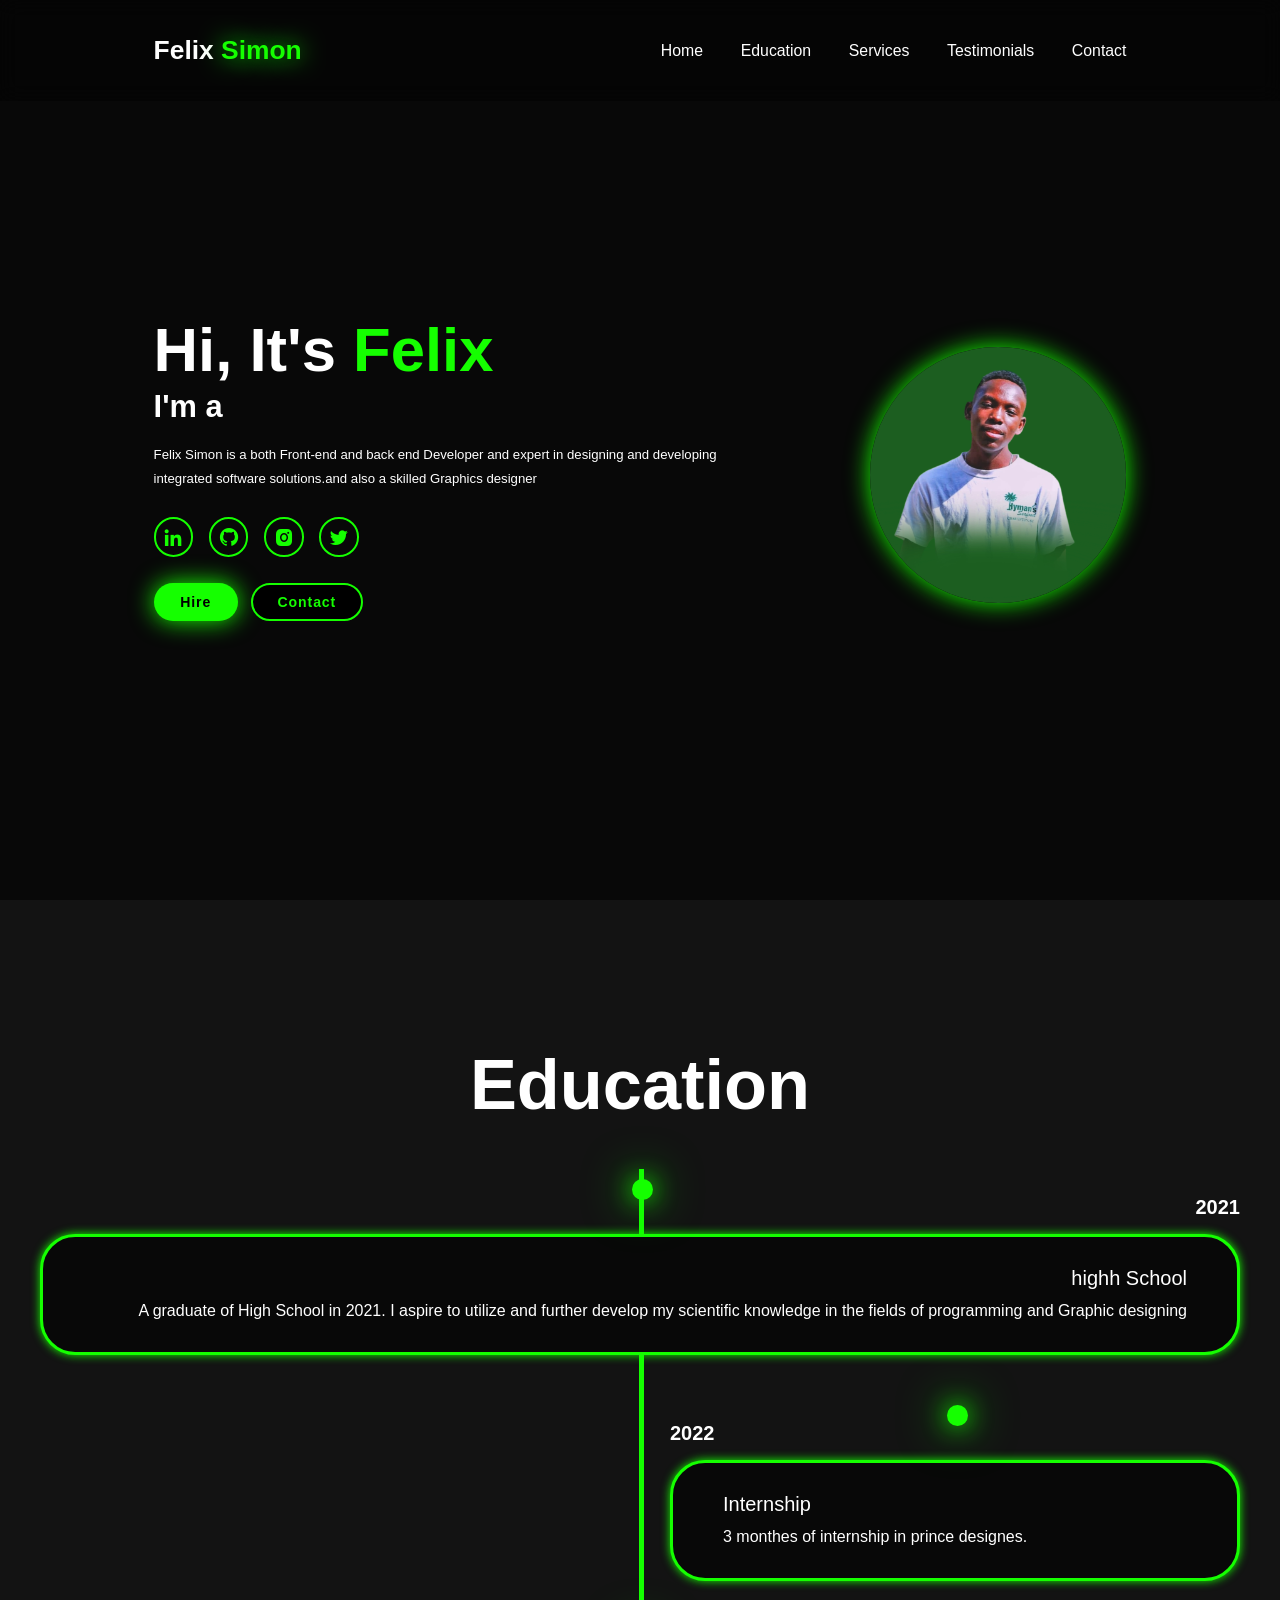
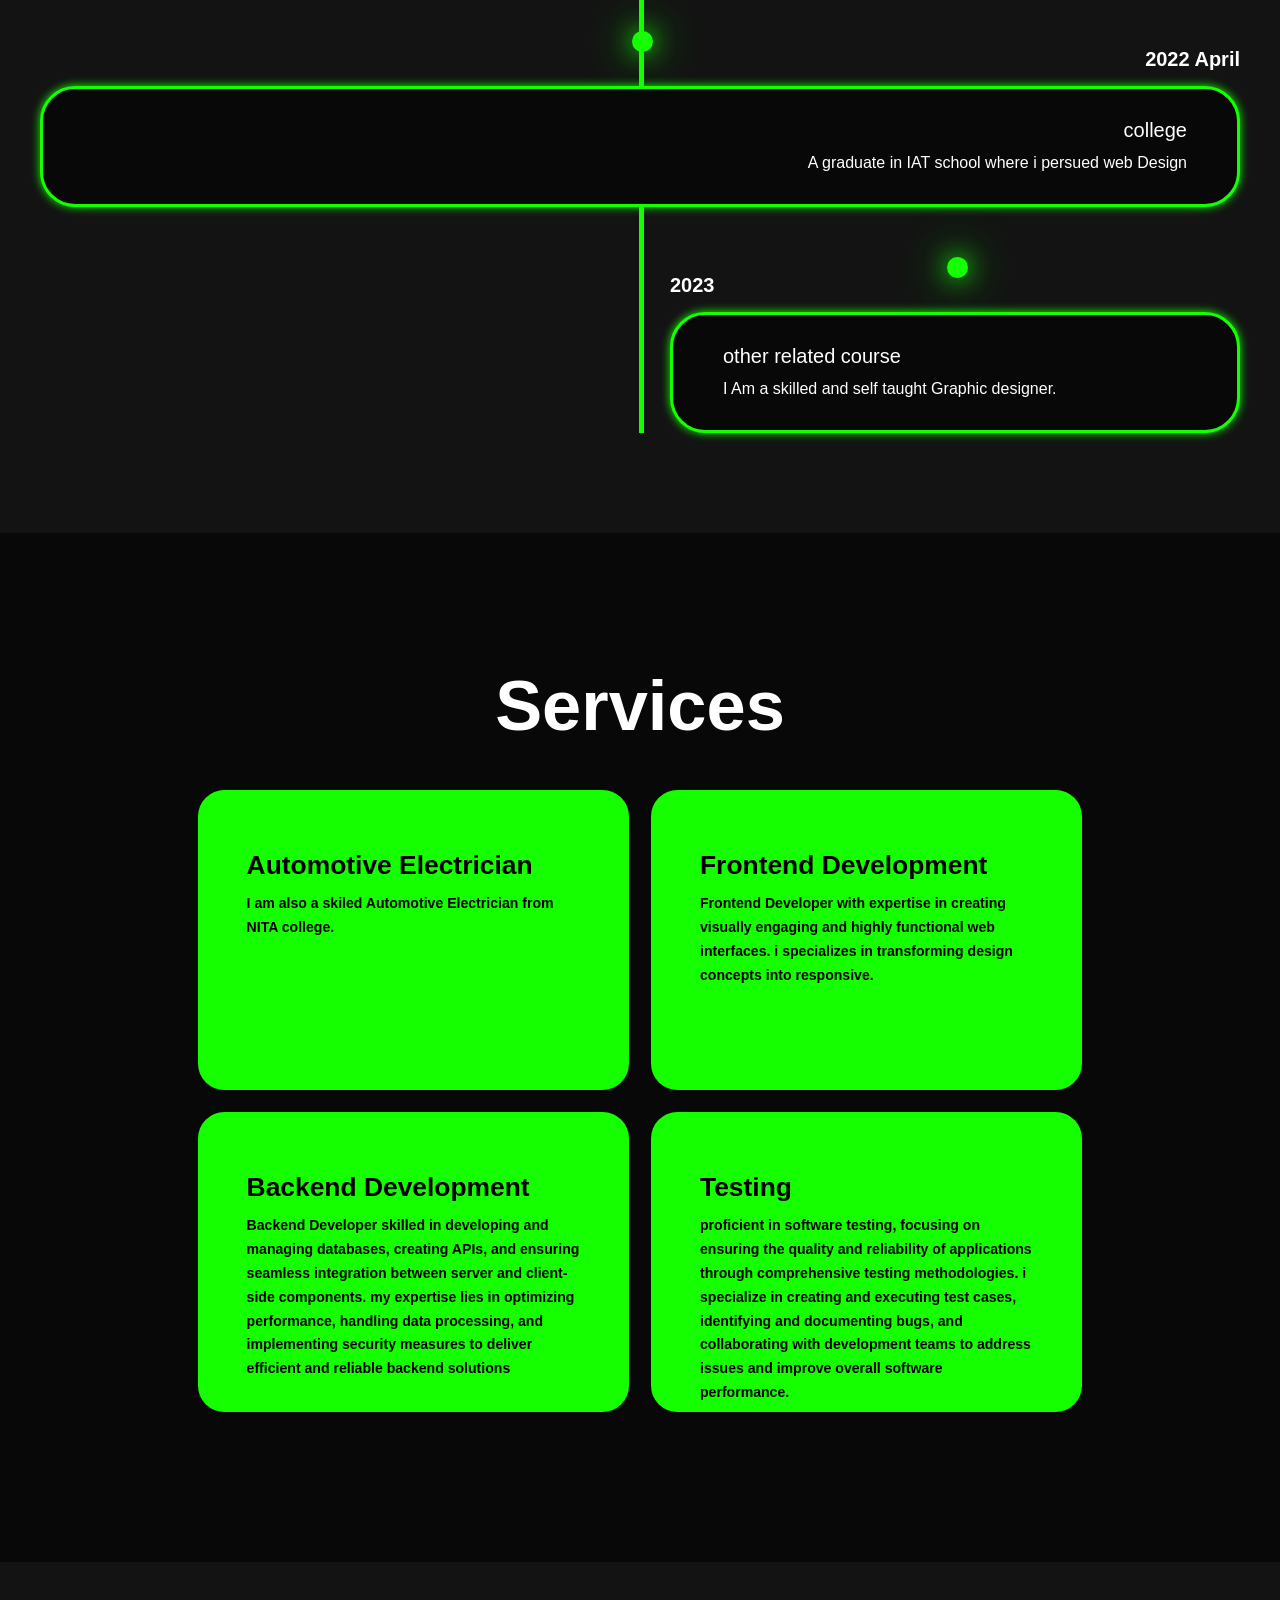
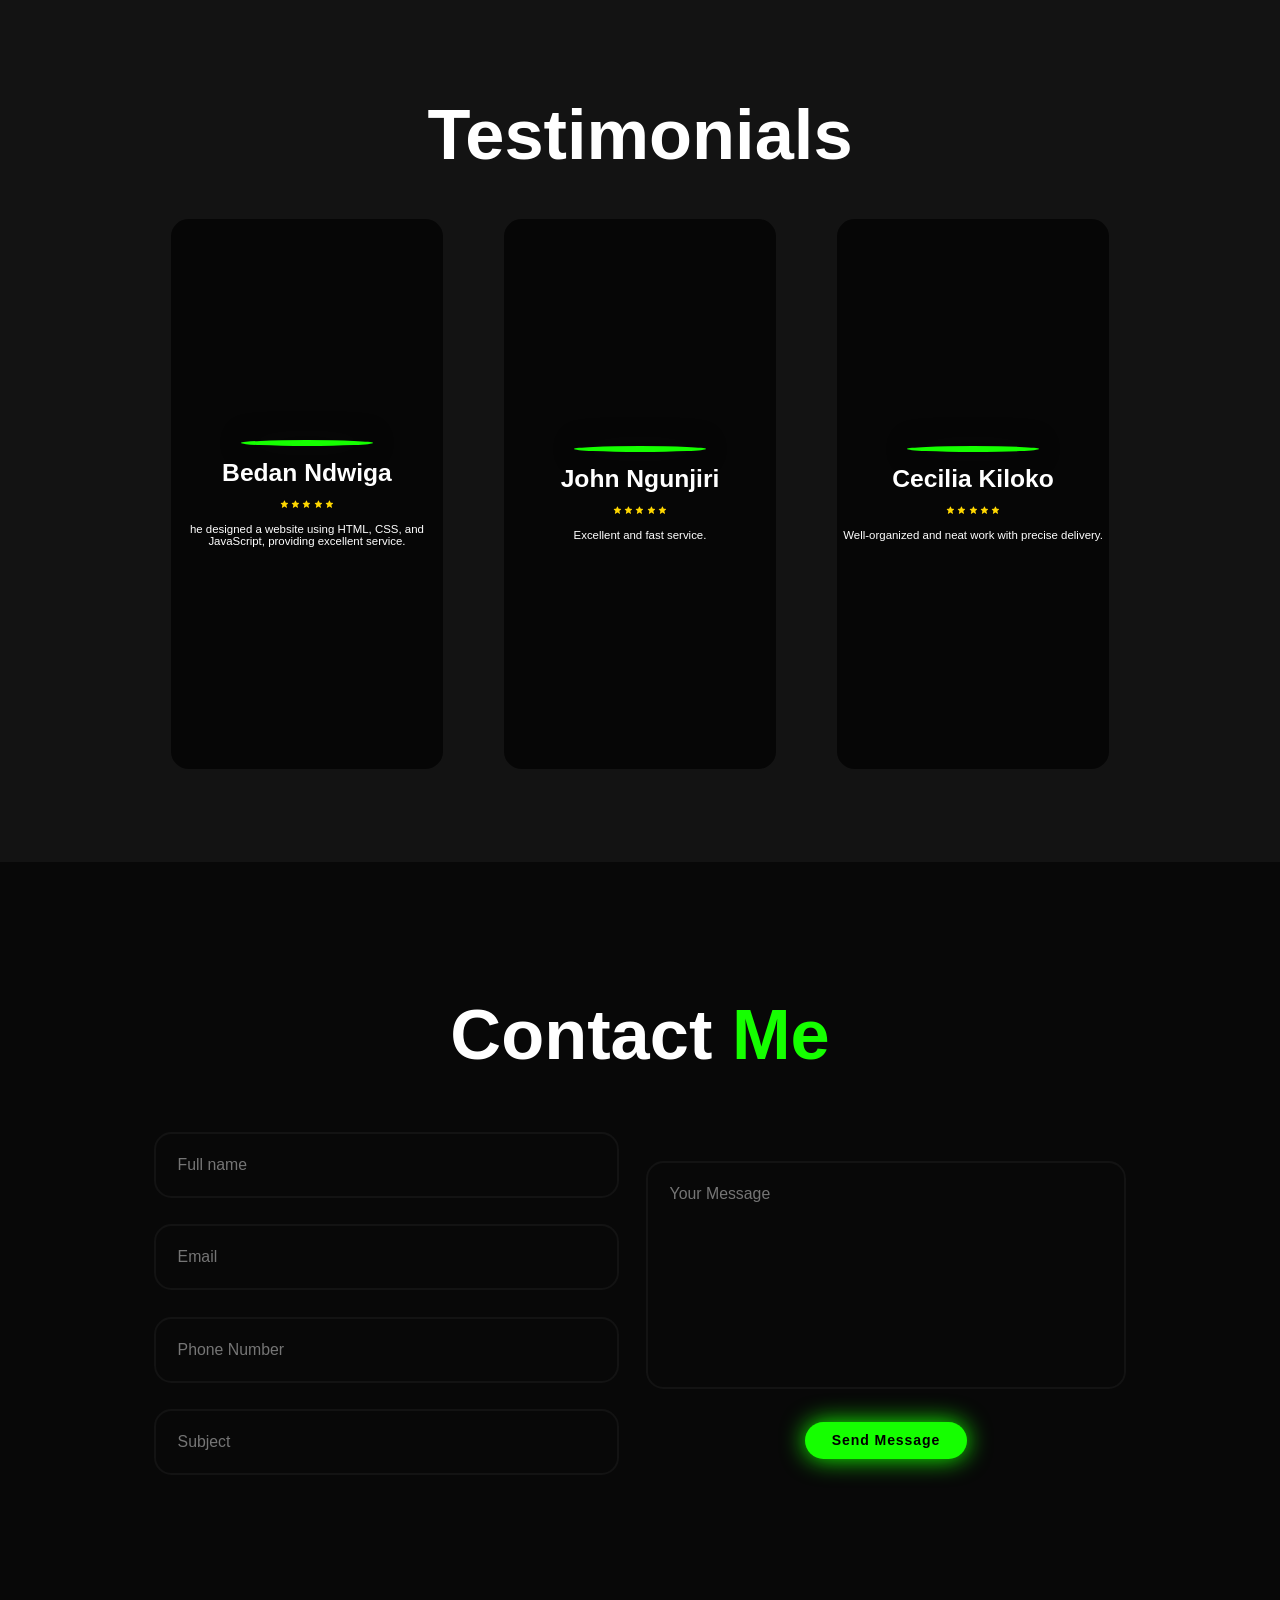
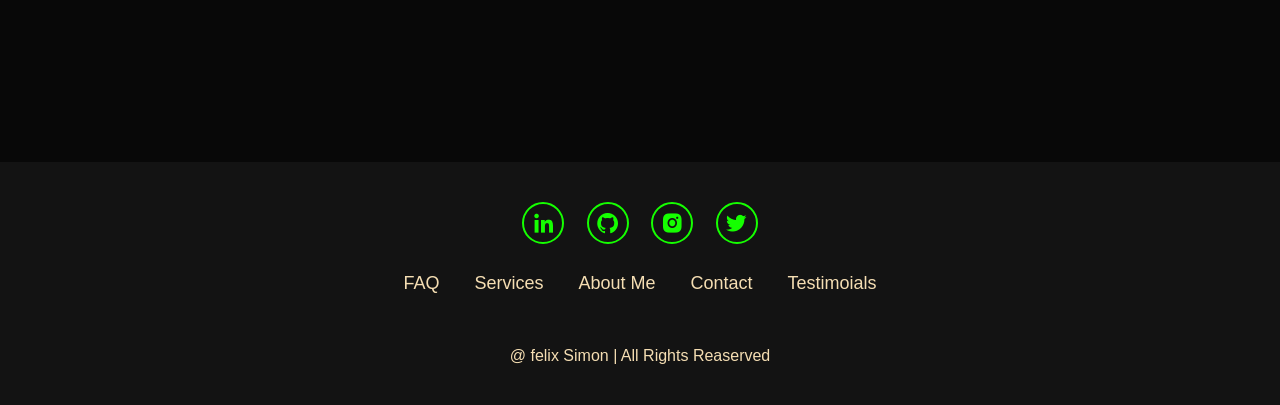
==== index.html @ 1e11819d "Add files via upload" ====
<!DOCTYPE html>
<html lang="en">
<head>
    <meta charset="UTF-8">
    <meta name="viewport" >
    <title>Responive Prtfolio Website</title>
    <link rel="stylesheet" href="style.css">
    <link href='https://unpkg.com/boxicons@2.1.4/css/boxicons.min.css' rel='stylesheet'>

</head>
<body>

    <header class="header"> 
        <a href="#home" class="logo">Felix
            <span>Simon</span>
        </a>

        <i class='bx bx-menu' id="menu-icon"></i>

        <nav class="navbar">
            <a href="#home" class="active"> Home</a>
            <a href="#education">Education</a>
            <a href="#services">Services</a>
            <a href="#testimonials">Testimonials</a>
            <a href="#contact">Contact</a>
        </nav>


    </header>

    <section class="home" id="home">
        <div class="home-content">
            <h1>Hi, It's <span>Felix</span></h1>
            <h3 class="text-animation"> I'm a <span> </span></h3>


            <p>Felix Simon is a both Front-end and back end Developer and expert in designing and developing integrated software solutions.and also a skilled Graphics designer

            </p>


            <div class="social-icons">
                <a href="#"><i class='bx bxl-linkedin' ></i></a>
                <a href="#"><i class='bx bxl-github' ></i></a>
                <a href="#"><i class='bx bxl-instagram-alt'></i></a>
                <a href="#"><i class='bx bxl-twitter'></i></a>
            </div>

            <div class="btn-group">
                <a href="#" class="btn">Hire</a>
                <a href="#contact" class="btn">Contact</a>
            </div>

        </div>   

            <div class="home-img">
                <img src="20241107_190929.jpg" alt="">
            </div>
        
    </section>

    <section class=" education" id="education"> 
        <h2 class="heading">Education</h2>


        <div class="timeline-items">


            <div class="timeline-item">
                 
                 <div class="timeline-dot"></div>
                    <div class="timeline-date"> 2021</div>
                         <div class="timeline-content">
                            <h3>highh School</h3>
                               <p>A graduate of High School in 2021. I aspire to utilize and further develop my scientific knowledge in the fields of programming and Graphic designing





                               </p>
                         </div>
            </div> 


            <div class="timeline-item">
                <div class="timeline-dot"></div>
                   <div class="timeline-date"> 2022</div>
                        <div class="timeline-content">
                           <h3>Internship</h3>
                              <p>3 monthes of internship in prince designes.</p>
                        </div>
                
           </div>




           <div class="timeline-item">
            <div class="timeline-dot"></div>
               <div class="timeline-date"> 2022 April</div>
                    <div class="timeline-content">
                       <h3>college</h3>
                          <p>A graduate in IAT school where i persued web Design</p>
                    </div>
            
       </div>



       <div class="timeline-item">
        <div class="timeline-dot"></div>
           <div class="timeline-date"> 2023</div>
                <div class="timeline-content">
                   <h3>other related course</h3>
                      <p>I Am a skilled and self taught Graphic designer.</p>
                </div>
        
   </div>
   

        </div>
    </section>



    <section class="services" id="services">
        <h2 class="heading">Services</h2>

        <div class="services-container">


            <div class="services-box">
                <div class="services-info">
                    <h4>Automotive Electrician</h4>
                    <p>I am also a skiled Automotive Electrician from NITA college.</p>
                </div>
            </div>



            <div class="services-box">
                <div class="services-info">
                    <h4>Frontend Development</h4>
                    <p>Frontend Developer with expertise in creating visually engaging and highly functional web interfaces. i specializes in transforming design concepts into responsive.</p>
                </div>
            </div>



            <div class="services-box">
                <div class="services-info">
                    <h4>Backend Development</h4>
                    <p> Backend Developer skilled in developing and managing databases, creating APIs, and ensuring seamless integration between server and client-side components. my expertise lies in optimizing performance, handling data processing, and implementing security measures to deliver efficient and reliable backend solutions</p>
                </div>
            </div>



            <div class="services-box">
                <div class="services-info">
                    <h4>Testing</h4>
                    <p> proficient in software testing, focusing on ensuring the quality and reliability of applications through comprehensive testing methodologies. i specialize in creating and executing test cases, identifying and documenting bugs, and collaborating with development teams to address issues and improve overall software performance.</p>
                </div>
            </div>



        </div>
    </section>



    <section class="testimonials" id="testimonials">
        <div class="testimonials-box">
            <h2 class="heading">Testimonials</h2>

            <div class="wrapper">
                <div class="testimonials-item">
                    <img src="img/img2.jpg" alt="">
                    <h2>Bedan Ndwiga</h2>
                    <div class="rating">
                        <i class='bx bxs-star' id="star" ></i>
                        <i class='bx bxs-star' id="star" ></i>
                        <i class='bx bxs-star' id="star" ></i>
                        <i class='bx bxs-star' id="star" ></i>
                        <i class='bx bxs-star' id="star" ></i>





                    </div>

                    <p>he designed a website using HTML, CSS, and JavaScript, providing excellent service.





                    </p>

                </div>


                <div class="testimonials-item">
                    <img src="img/img3.jpg" alt="">
                    <h2>John Ngunjiri</h2>
                    <div class="rating">

                        <i class='bx bxs-star' id="star" ></i>
                        <i class='bx bxs-star' id="star" ></i>
                        <i class='bx bxs-star' id="star" ></i>
                        <i class='bx bxs-star' id="star" ></i>
                        <i class='bx bxs-star' id="star" ></i>

                    </div>

                    <p>Excellent and fast service. </p>
                    
                </div>



                <div class="testimonials-item">
                    <img src="img/img4.jpg" alt="">
                    <h2>Cecilia Kiloko</h2>
                    <div class="rating">

                        <i class='bx bxs-star' id="star" ></i>
                        <i class='bx bxs-star' id="star" ></i>
                        <i class='bx bxs-star' id="star" ></i>
                        <i class='bx bxs-star' id="star" ></i>
                        <i class='bx bxs-star' id="star" ></i>

                    </div>
                    <p>Well-organized and neat work with precise delivery.





                    </p>
                    
                </div>



            </div>

        </div>
    </section>


    <section class="contact" id="contact">
        <h2 class="heading">Contact <span> Me</span></h2>
        <form action="index.php" method="POST">
            <div class="input-group">
                <div class="input-box">
                    <input type="text" name="full_name" placeholder="Full name" required>
                    <input type="email" name="email" placeholder="Email" required>
                </div>
    
                <div class="input-box">
                    <input type="number" name="phone_number" placeholder="Phone Number" required>
                    <input type="text" name="subject" placeholder="Subject" required>
                </div>
            </div>
    
            <div class="input-group-2">
                <textarea name="message" id="" cols="30" rows="10" placeholder="Your Message" required></textarea>
                <input type="submit" value="Send Message" class="btn">
            </div>
        </form>
        
    </section>
    

    <footer class="footer">
        <div class="social">
            <a href="#"><i class='bx bxl-linkedin' ></i></a>
                <a href="#"><i class='bx bxl-github' ></i></a>
                <a href="#"><i class='bx bxl-instagram-alt'></i></a>
                <a href="#"><i class='bx bxl-twitter'></i></a>

        </div>

        <ul class="list">
            <li>
                <a href="#">FAQ</a>
            </li>

            <li>
                <a href="#">Services</a>
            </li>

            <li>
                <a href="#">About Me</a>
            </li>

            <li>
                <a href="#">Contact</a>
            </li>

            <li>
                <a href="#">Testimoials</a>
            </li>
        </ul>

        <p class="coptyight">
            @ felix Simon | All Rights Reaserved
        </p>


    </footer>




    <script src="script.js"></script>
    
</body>
</html>
---- style.css ----
*{
    margin: 0;
    padding: 0;
    box-sizing: border-box;
    text-decoration: none;
    border: none;
    outline: none;
    scroll-behavior: smooth;
    font-family: "Poppins" , sans-serif;
}

:root{
    --bg-color:#080808;
    --second-bg-color:#131313;
    --text-color: white;
    --main-color:#15ff00;
}

html{
    font-size: 60%;
    overflow-x: hidden;
}

body{
    background: var(--bg-color);
    color: var(--text-color);
}

.header{
    position: fixed;
    top: 0;
    left: 0;
    width: 100%;
    padding: 4rem 12% 4rem;
    background: rgb(0, 0, 0, 0.3);
    backdrop-filter: blur(10px);
    display: flex;
    justify-content: space-between;
    align-items: center;
    z-index: 5;
}

.logo{
    font-size: 3rem;
    color: var(--text-color);
    font-weight: 800;
    cursor: pointer;
    transition: 0.3s ease;
}

.logo:hover{
    transform: scale(1.1);
}

.logo span{
    text-shadow:  0 0 25px var(--main-color);
}

.navbar a{
    font-size:  1.8rem;
    color: var(--text-color);
    margin-left: 4rem;
    font-weight: 500;
    transition: 0.3s ease;
    border-bottom:  3px solid transparent;
}

.navbar a:hover,
.navbar a.active{
    color: var(--main-color);
    border-bottom:  3px solid var(--main-color);
}

#menu-icon{
    font-size: 3.6rem;
    color: var(--main-color);
    display: none;
}

section{
    min-height: 100vh;
    padding: 10rem 12% 10rem;
}

.home{
    display: flex;
    align-items: center;
    justify-content: center;
    gap: 15rem;
}

.home-content{
    display: flex;
    flex-direction: column;
    align-items: baseline;
    text-align: left; 
    justify-content: center;
    margin-top: 3rem;

}

span{
    color: var(--main-color);
}

.logo span{
    color: var(--main-color);
}

.home-content h3{
    margin-bottom: 2rem;
    margin-top: 1rem;
    font-size: 3.5rem;
}


.home-content h1{
    font-size: 7rem;
    font-weight: 700;
    margin-top: 1.5rem;
    line-height: 1;
}

.home-img{
    border-radius: 50%;
}

.home-img img{
     position: relative;
     top: 3rem;
     width: 20vw;
     border-radius: 50%;
     box-shadow:  0 0 25px var(--main-color);
     cursor: pointer;
     transition:  0.4s ease-in-out;
}

.home-img img:hover{
    box-shadow:  0 0 25px var(--main-color),
                 0 0 50px var(--main-color),
                 0 0 100px var(--main-color);
}

.home-content p {
    font-size: 1.5rem;
    font-weight: 500;
    line-height: 1.8;
    max-width: 1000px;
}

.social-icons a {
    display: inline-flex;
    justify-content: center;
    align-items: center;
    width: 4.5rem;
    height: 4.5rem;
    background: transparent;
    border: 2px solid var(--main-color);
    font-size: 2.5rem;
    border-radius: 50%;
    color: var(--main-color);
    margin: 3rem 1.5rem 3rem 0;
    transition: 0.3s ease-in-out;
}

.social-icons a:hover{
    color: var(--text-color);
     transform: scale(1.3)translateY(-5px);
     box-shadow: 0 0 25px var(--main-color);
     background-color: var(--main-color);
}

.btn{
    display: inline-block;
    padding: 1rem 2.8rem;
    background: var(--main-color);
    box-shadow:  0 0 25px var(--main-color);
     border-radius: 4rem;
     font-size: 1.6rem;
     color: black;
     border: 2px solid transparent;
     letter-spacing: 0.1rem;
     font-weight: 600;
     transition: 0.3s ease-in-out;
     cursor: pointer;
}

.btn:hover{
    transform: scale(1.05);
    box-shadow: 0 0 50px var(--main-color);
}

.btn-group{
    display: flex;
    align-items: center;
    gap: 1.5rem;
}

.btn-group a:nth-of-type(2){
    background-color: black;
    color: var(--main-color);
    border: 2px solid var(--main-color);
    box-shadow:  0 0 25px transparent;
}

.btn-group a:nth-of-type(2):hover{
    box-shadow: 0 0 25px var(--main-color);
    background-color: var(--main-color);
    color: black;
}

.text-animation{
    font-size: 34px;
    font-weight: 600;
    min-width: 280px;
}

.text-animation span{

    position: relative;
}

.text-animation span::before{
    content: "web Developer";
    color: var(--main-color);
    animation: words 20s infinite;
}

.text-animation span::after{
    content: "";
    background-color: var(--bg-color);
    position: absolute;
    width: calc(100% + 8px);
    height: 100%;
    border-left:  3px solid var(--bg-color);
    right: -8px;
    animation: cursor 0.6s infinite, typing 20s steps(14) infinite;
}

@keyframes cursor{
    to{
        border-left:  2px solid var(--main-color);
    }
}

@keyframes words{
    0%,
    20%{
        content: "Frontend Designer";
    }
    21%,
    40%{
        content: "Web Designer";
    }
    41%,
    60%
    {
        content: "Graphic Designer";
    }
    61%,
    80%{
        content: "Web Developer";
    }
    81%,
    100%{
        content: "Software Tester";
    }
}

@keyframes typing{
    10%, 
    15%,
    30%,
    35%,
    50%,
    55%,
    70%,
    75%,
    90%,
    95%{
        width: 0;
    }

    5%,
    20%,
    25%,
    40%,
    45%,
    60%,
    65%,
    80%,
    85%{
        width: calc(100% + 8px);
    }
}




.heading{
    font-size: 8rem;
    text-align: center;
    margin: 5rem 0 ;
}

.education{
    padding: 100px 15px;
    background: var(--second-bg-color);
}
.education h2{
    margin-bottom: 5rem;
}

.timeline-items{
    max-width: 1200px;
    margin: auto;
    display: flex;
    flex-wrap: wrap;
    position: relative;
}

.timeline-items::before{
    content: "";
    position: absolute;
    width: 5px;
    height: 100%;
    background-color: var(--main-color);
    left: calc(50% - 1px);
}

.timeline-item{
    margin-bottom: 40px;
    width: 100%;
    position: relative;
}

.timeline-item:last-child{
    margin-bottom: 0;
}

.timeline-item:nth-child(odd){
    padding-right: calc(50% +30px);
    text-align: right;

}

.timeline-item:nth-child(even){
    padding-left: calc(50% + 30px);

}

.timeline-dot{
    height: 21px;
    width: 21px;
    background-color: var(--main-color);
    box-shadow: 0 0 25px var(--main-color),
                0 0 50px var(--main-color);
    position: relative;
    left: calc(50% - 8px);
    border-radius: 50%;
    top: 10px;
}

.timeline-date{
    font-size: 20px;
    font-weight: 800;
    color: white;
    margin: 6px 0 15px;
}

.timeline-content{
    background-color: var(--bg-color);
    border: 3px solid var(--main-color);
    padding: 30px 50px;
    border-radius: 4rem;
    box-shadow: 0 0 10px var(--main-color);
    cursor: pointer;
    transition: 0.3s ease-in-out;
}

.timeline-content:hover{
    transform: scale(1.05);
    box-shadow: 0 0 25px var(--main-color);
}
.timeline-content h3{
    font-size: 20px;
    color: white;
    margin: 0 0 10px;
    font-weight: 500;
}

.timeline-content p {
    color: white;
    font-size: 16px;
    font-weight: 300;
    line-height: 22px;
}


::-webkit-scrollbar{
    width: 15px;
}
::-webkit-scrollbar-thumb{
    background-color: var(--main-color);
}

::-webkit-scrollbar-track{
    background-color: var(--bg-color);
    width: 50px;
}

.services{
    background:  var(--bg-color);
    color: black;
}

.services h2{
    margin-bottom: 5rem;
    color: white;
}

.services-container{
    display: grid;
    grid-template-columns: repeat(2,left);
    align-items: center;
    gap: 2.5rem;
}


.services-box{
    background-color: var(--main-color);
    height: 300px;
    border-radius: 3rem;
    border:  5px solid transparent;
    cursor: pointer;
     transition: 0.4s ease-in-out;
}

.services-box:hover{
    background: white;
    color: black;
    border: 5px solid var(--main-color);
    transform: calc(1.03);
}

.services-box .services-info{
    display: flex;
    flex-direction: column;
    text-align: left;
    max-height: 200px;
    justify-content: baseline;
    padding: 5rem 5rem;
}

.services-info h4{
    font-size: 3rem;
    font-weight: 800;
    line-height: 2;
}

.services-info p{
    font-size: 1.6rem;
    font-weight: 600;
    max-height: 100px;
    line-height: 1.7;
    margin: auto;
}


.testimonials{
    background: var(--second-bg-color);
}

.testimonials-box{
    background-size: cover;
    display: flex;
    align-items: center;
    justify-content: center;
    flex-direction: column;
}

.testimonials .heading{
    margin-bottom: 5rem;

}

.testimonials-box img{
    width: 15rem;
    border-radius: 50%;
    border: 3px solid var(--main-color);
    box-shadow: 0 0 25px var(--bg-color);

}

.wrapper{
    display: grid;
    grid-template-columns: repeat(3,1fr);
    gap: 3rem;
}

.testimonials-item{

    min-height: 550px;
    max-width: 450px;
    background: rgb(0, 0, 0, 0.7);
    border: 3px solid rgb(238, 238, 238. 0.2);
    border-radius: 2rem;
    margin: 0 2rem;
    padding: 30px 60p;
    cursor: pointer;
    display: flex;
    flex-direction: column;
    align-items: center;
    justify-content: center;
    text-align: center;
    gap: 1.5rem;
    color: white;
    transition: 0.4s ease-in-out;

}


.testimonials-item:hover{
    border: 3px solid var(--main-color);
    transform: translateY(-10px) calc(1.03);
    box-shadow: 0 0 50px var(--main-color);
}

.testimonials-item h2{
    font-size: 2.8rem;
}

.testimonials-item p{
    font-size: 1.3rem;
}

#star{
    color: gold;
    font-family: 2rem;
}

.contact{
    background-color: var(--bg-color);
}

.contact h2{
    margin-bottom: 3rem;
    color: white;
}

.contact form{
    display: flex;
    align-items: center;
    justify-content: center;
    gap: 3rem;
    margin:  5rem auto;
    text-align: center;
}

.contact form .input-box{
    display: flex;
    justify-content: center;
     flex-wrap: wrap;
}

.contact form .input-box input,
.contact form textarea{
    width: 100%;
    padding: 2.5rem;
    font-size: 1.8rem;
    color: var(--text-color);
    background: var(--bg-color);
    border-radius: 2rem;
    border: 2px solid var(--second-bg-color);
    margin: 1.5rem 0;
    resize: none;
}

.contact form .btn{
     margin-top: 2rem;
}
.footer{
    position: relative;
    bottom: 0;
    width: 100%;
    padding: 40px 0;
    background-color: var(--second-bg-color);
}

.footer .social{
    text-align: center;
    padding-bottom: 25px;
    color: var(--main-color);
}


.footer .social a{
    font-size: 25px;
    color: var(--main-color);
    border: 2px solid var(--main-color);
    width: 42px;
    height: 42px;
    line-height: 42px;
    display: inline-block;
    text-align: center;
    border-radius: 50%;
    margin: 0 10px;
    transition: 0.3s ease-in-out;
}

.footer .cocial a:hover{
    transform: scale(1.2) translateY(-10px);
    background-color: var(--main-color);
    background: black;
    box-shadow: 0 0 25px var(--main-color);
}
.footer ul{
    margin-top: 0;
    padding: 0;
    font-size: 18px;
    line-height: 1.6;
    margin-bottom: 0;
    text-align: center;
}


.footer ul li a{
    color: wheat;
    border-bottom:  3px solid transparent;
     transition:  0.3s ease-in-out;
}

.footer ul li a:hover{
     border-bottom: 3px solid var(--main-color);
}

.footer ul li{
    display: inline-block;
    padding: 0 15px;
}

.footer .coptyight {
    margin-top: 50px;
     text-align: center;
     font-size: 16px;
     color: wheat;
}

@media(max-width:1285px){
    html{
        font-size: 55%;
    }
    .services-container{
        padding-bottom: 7rem;
        grid-template-columns: repeat(2,1fr);
        margin: 0 5rem;
    }
}

@media(max-width:991) {
    .header{
        padding: 2rem 3%;
    }
    section{
        padding: 10rem 3% 2rem;
    }
    .timeline-items::before{
        left: 7px;
    }
    .timeline-item:nth-child(odd){
        padding-right: 0;
        text-align: left;
    }
    .timeline-item:nth-child(odd),
    .timeline-item:nth-child(even){
        padding-left: 37px;
    }
    .timeline-dot{
        left: 0;
    }
    .services{
        padding-bottom: 7rem;
    }
    .testimonials .wrapper{
        grid-template-columns: repeat(1,1fr);
    }
    .contact form{
        flex-direction: column;
    }
    .footer{
        padding: 2rem 3%;
    }
    }
    

    @media(max-width:895px){
        #menu-icon{
            display: block;
        }
        .navbar{
            position: absolute;
            top: 100%;
            right: 0;
            width: 50%;
            padding: 1rem 3%;
            background: rgb(0, 0, 0, 0.8);
            backdrop-filter: blur(20px);
            border-bottom-left-radius: 2rem;
            border-left: 2px solid var(--main-color);
            border-bottom: 2px solid var(--main-color);
            display: none;
        }

        .navbar .active{
            display: block;

        }

        .navbar a{
            display: block;
            font-size: 2rem;
            margin: 3rem 0;
            color: white;
        }

        .home{
            flex-direction: column-reverse;
            margin: 5rem 4rem;
        }
        .home-content h3{
            font-size: 2.6rem;

        }
        .home-content h1{
            font-size: 8rem;
            margin-top: 3rem;
        }

        .home-content p{
            max-width: 600px;
            margin: 0 auto;
        }
        .home-img img{
            width: 56vw;
        }
        .services h2{
            margin-bottom:  3rem;
        }
        .services-container{
            grid-template-columns: repeat(1,1fr);
        }

    }
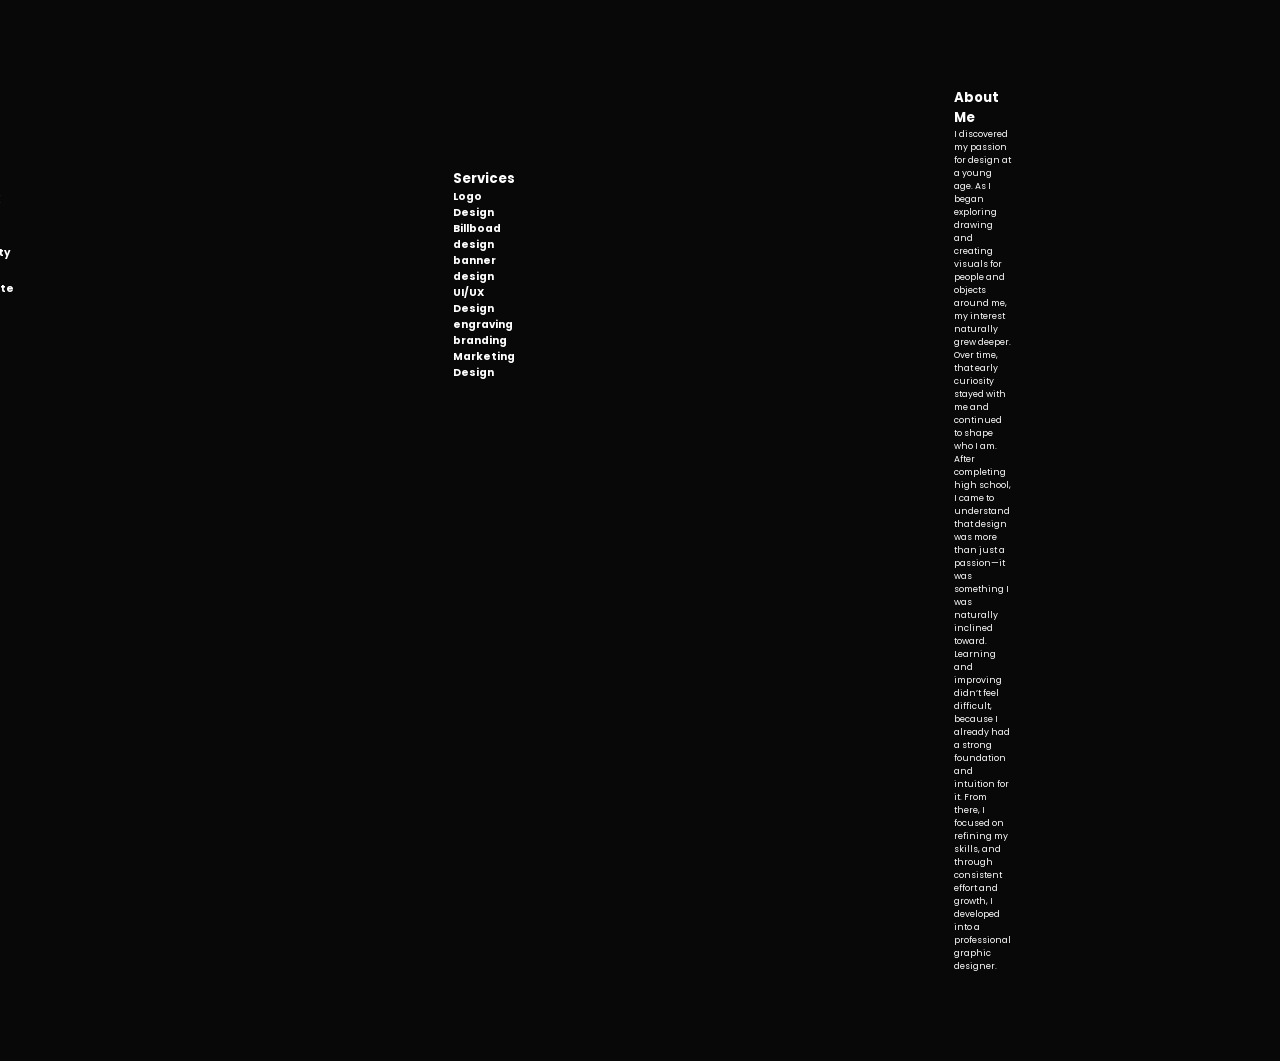
==== commit 99a91a4c: "Add files via upload" ====
--- a/index.html
+++ b/index.html
@@ -1,323 +1,198 @@
 <!DOCTYPE html>
 <html lang="en">
 <head>
-    <meta charset="UTF-8">
-    <meta name="viewport" >
-    <title>Responive Prtfolio Website</title>
-    <link rel="stylesheet" href="style.css">
-    <link href='https://unpkg.com/boxicons@2.1.4/css/boxicons.min.css' rel='stylesheet'>
+  <meta charset="UTF-8">
+  <title>Zed | Graphic Designer</title>
+  <meta name="viewport" content="width=device-width, initial-scale=1.0">
 
+  <link href="https://fonts.googleapis.com/css2?family=Poppins:wght@300;600&display=swap" rel="stylesheet">
+  <link rel="stylesheet" href="style.css">
+
+  <link rel="stylesheet" href="https://cdnjs.cloudflare.com/ajax/libs/font-awesome/6.5.0/css/all.min.css">
 </head>
-<body>
 
-    <header class="header"> 
-        <a href="#home" class="logo">Felix
-            <span>Simon</span>
-        </a>
+<body class="home">
 
-        <i class='bx bx-menu' id="menu-icon"></i>
+<!-- PAGE TRANSITION -->
+<div class="transition"></div>
+<!-- FLOATING BACKGROUND BOXES -->
+<div class="cube cube1">
+    <div class="face front"></div>
+    <div class="face back"></div>
+    <div class="face right"></div>
+    <div class="face left"></div>
+    <div class="face top"></div>
+    <div class="face bottom"></div>
+  </div>
 
-        <nav class="navbar">
-            <a href="#home" class="active"> Home</a>
-            <a href="#education">Education</a>
-            <a href="#services">Services</a>
-            <a href="#testimonials">Testimonials</a>
-            <a href="#contact">Contact</a>
-        </nav>
+  <div class="cube cube2">
+    <div class="face front"></div>
+    <div class="face back"></div>
+    <div class="face right"></div>
+    <div class="face left"></div>
+    <div class="face top"></div>
+    <div class="face bottom"></div>
+  </div>
 
+</div>
+<header>
+  <h2>zed<span>.</span></h2>
 
-    </header>
+  <div class="menu-toggle" onclick="toggleMenu()">☰</div>
 
-    <section class="home" id="home">
-        <div class="home-content">
-            <h1>Hi, It's <span>Felix</span></h1>
-            <h3 class="text-animation"> I'm a <span> </span></h3>
+  <nav id="nav">
+    <a href="#home">Home</a>
+    <a href="work.html">Work</a>
+    <a href="#services">Services</a>
+    <a href="#about">About</a>
+    <a href="#contact">Contact</a>
+  </nav>
+</header>
 
+<!-- HERO -->
+<section class="hero" id="home">
+  <h1 class="reveal"><span>I'M ZED</span><br>A GRAPHIC DESIGNER</h1>
+  <p class="reveal">I build brands, create sinages and visual identities that stand out.</p>
 
-            <p>Felix Simon is a both Front-end and back end Developer and expert in designing and developing integrated software solutions.and also a skilled Graphics designer
+  <div class="hero-buttons">
 
-            </p>
+    <button class="blob-btn magnetic" onclick="goWork()">
+      See My Work
 
+      <span class="blob-btn__inner">
+        <span class="blob-btn__blobs">
+          <span class="blob-btn__blob"></span>
+          <span class="blob-btn__blob"></span>
+          <span class="blob-btn__blob"></span>
+          <span class="blob-btn__blob"></span>
+        </span>
+      </span>
+    </button>
 
-            <div class="social-icons">
-                <a href="#"><i class='bx bxl-linkedin' ></i></a>
-                <a href="#"><i class='bx bxl-github' ></i></a>
-                <a href="#"><i class='bx bxl-instagram-alt'></i></a>
-                <a href="#"><i class='bx bxl-twitter'></i></a>
-            </div>
+    <!-- REQUIRED SVG FOR BLOB EFFECT -->
+    <svg xmlns="http://www.w3.org/2000/svg" version="1.1" style="display:none;">
+      <defs>
+        <filter id="goo">
+          <feGaussianBlur in="SourceGraphic" result="blur" stdDeviation="10"></feGaussianBlur>
+          <feColorMatrix in="blur" mode="matrix"
+            values="1 0 0 0 0
+                    0 1 0 0 0
+                    0 0 1 0 0
+                    0 0 0 21 -7" result="goo">
+          </feColorMatrix>
+          <feBlend in2="goo" in="SourceGraphic"></feBlend>
+        </filter>
+      </defs>
+    </svg>
 
-            <div class="btn-group">
-                <a href="#" class="btn">Hire</a>
-                <a href="#contact" class="btn">Contact</a>
-            </div>
+  </div>
+</section>
 
-        </div>   
+<!-- PORTFOLIO -->
+<section class="section" id="portfolio">
+  <h2>My Work</h2>
 
-            <div class="home-img">
-                <img src="20241107_190929.jpg" alt="">
-            </div>
-        
-    </section>
+  <div class="portfolio">
 
-    <section class=" education" id="education"> 
-        <h2 class="heading">Education</h2>
+    <div class="card magnetic" onclick="goWork()">
+      <img src="C:\Users\Felix Simon\Desktop\zed graphic design website\public\inserts\brand identity (2).jpeg">
+      <h3>Brand Identity</h3>
+    </div>
 
+    <div class="card magnetic" onclick="goWork()">
+      <img src="C:\Users\Felix Simon\Desktop\zed graphic design website\public\inserts\website ui (2).jpeg">
+      <h3>Website UI</h3>
+    </div>
 
-        <div class="timeline-items">
+    <div class="card magnetic" onclick="goWork()">
+      <img src="C:\Users\Felix Simon\Desktop\zed graphic design website\public\inserts\social media design.jpeg">
+      <h3>Social Media</h3>
+    </div>
 
+  </div>
+</section>
 
-            <div class="timeline-item">
-                 
-                 <div class="timeline-dot"></div>
-                    <div class="timeline-date"> 2021</div>
-                         <div class="timeline-content">
-                            <h3>highh School</h3>
-                               <p>A graduate of High School in 2021. I aspire to utilize and further develop my scientific knowledge in the fields of programming and Graphic designing
+<!-- SERVICES -->
+<section class="section" id="services">
+  <h2>Services</h2>
 
+  <div class="portfolio">
+    <div class="card"><h3>Logo Design</h3></div>
+     <div class="card"><h3>Billboad design</h3></div>
+      <div class="card"><h3>banner design</h3></div>
+    <div class="card"><h3>UI/UX Design</h3></div>
+     <div class="card"><h3>engraving</h3></div>
+      <div class="card"><h3>branding</h3></div>
+    <div class="card"><h3>Marketing Design</h3></div>
+  </div>
+</section>
 
+<!-- ABOUT -->
+<section class="section" id="about">
+  <h2>About Me</h2>
+  <p>I discovered my passion for design at a young age. As I began exploring drawing and creating visuals for people and objects around me, my interest naturally grew deeper.
 
+Over time, that early curiosity stayed with me and continued to shape who I am. After completing high school, I came to understand that design was more than just a passion—it was something I was naturally inclined toward.
 
+Learning and improving didn’t feel difficult, because I already had a strong foundation and intuition for it. From there, I focused on refining my skills, and through consistent effort and growth, I developed into a professional graphic designer. </p>
+</section>
 
-                               </p>
-                         </div>
-            </div> 
+<!-- CTA -->
+<section class="cta">
+  <h2>Let’s Work Together</h2>
 
+  <button class="blob-btn magnetic" onclick="scrollToSection('contact')">
+    Start Project
 
-            <div class="timeline-item">
-                <div class="timeline-dot"></div>
-                   <div class="timeline-date"> 2022</div>
-                        <div class="timeline-content">
-                           <h3>Internship</h3>
-                              <p>3 monthes of internship in prince designes.</p>
-                        </div>
-                
-           </div>
+    <span class="blob-btn__inner">
+      <span class="blob-btn__blobs">
+        <span class="blob-btn__blob"></span>
+        <span class="blob-btn__blob"></span>
+        <span class="blob-btn__blob"></span>
+        <span class="blob-btn__blob"></span>
+      </span>
+    </span>
+  </button>
+</section>
 
+<!-- CONTACT -->
+<section class="section contact" id="contact">
+  <h2>Contact</h2>
 
+  <input type="text" id="name" placeholder="Name">
+  <input type="email" id="email" placeholder="Email">
+  <textarea id="message" placeholder="Message"></textarea>
 
+  <button class="blob-btn magnetic" onclick="sendMessage()">
+    Send Message
 
-           <div class="timeline-item">
-            <div class="timeline-dot"></div>
-               <div class="timeline-date"> 2022 April</div>
-                    <div class="timeline-content">
-                       <h3>college</h3>
-                          <p>A graduate in IAT school where i persued web Design</p>
-                    </div>
-            
-       </div>
+    <span class="blob-btn__inner">
+      <span class="blob-btn__blobs">
+        <span class="blob-btn__blob"></span>
+        <span class="blob-btn__blob"></span>
+        <span class="blob-btn__blob"></span>
+        <span class="blob-btn__blob"></span>
+      </span>
+    </span>
+  </button>
 
+  <p id="response"></p>
+</section>
 
+<!-- FOOTER -->
+<footer>
+  <p>© 2026 Zed Designer</p>
 
-       <div class="timeline-item">
-        <div class="timeline-dot"></div>
-           <div class="timeline-date"> 2023</div>
-                <div class="timeline-content">
-                   <h3>other related course</h3>
-                      <p>I Am a skilled and self taught Graphic designer.</p>
-                </div>
-        
-   </div>
-   
+  <div class="socials">
+    <a href="https://www.instagram.com/felix.simon.zed?igsh=ODFnOGdocjBvazc="><i class="fa-brands fa-instagram"></i></a>
+    <a href="https://x.com/Socialprince7?t=-RM1I7BO3xX-REW-ccS9wA&s=09"><i class="fa-brands fa-x"></i></a>
+    <a href="https://wa.me/qr/5HLQVSSQND4LG1"><i class="fa-brands fa-whatsapp"></i></a>
+    <a href="https://www.tiktok.com/@4zed2zed?_t=8rCYGFppRbT&_r=1"><i class="fa-brands fa-tiktok"></i></a>
+    <a href="https://www.linkedin.com/in/felix-simon-9a4461257?utm_source=share&utm_campaign=share_via&utm_content=profile&utm_medium=android_app"><i class="fa-brands fa-linkedin"></i></a>
+    <a href="https://github.com/ZEDFELIX"><i class="fa-brands fa-github"></i></a>
+  </div>
+</footer>
 
-        </div>
-    </section>
-
-
-
-    <section class="services" id="services">
-        <h2 class="heading">Services</h2>
-
-        <div class="services-container">
-
-
-            <div class="services-box">
-                <div class="services-info">
-                    <h4>Automotive Electrician</h4>
-                    <p>I am also a skiled Automotive Electrician from NITA college.</p>
-                </div>
-            </div>
-
-
-
-            <div class="services-box">
-                <div class="services-info">
-                    <h4>Frontend Development</h4>
-                    <p>Frontend Developer with expertise in creating visually engaging and highly functional web interfaces. i specializes in transforming design concepts into responsive.</p>
-                </div>
-            </div>
-
-
-
-            <div class="services-box">
-                <div class="services-info">
-                    <h4>Backend Development</h4>
-                    <p> Backend Developer skilled in developing and managing databases, creating APIs, and ensuring seamless integration between server and client-side components. my expertise lies in optimizing performance, handling data processing, and implementing security measures to deliver efficient and reliable backend solutions</p>
-                </div>
-            </div>
-
-
-
-            <div class="services-box">
-                <div class="services-info">
-                    <h4>Testing</h4>
-                    <p> proficient in software testing, focusing on ensuring the quality and reliability of applications through comprehensive testing methodologies. i specialize in creating and executing test cases, identifying and documenting bugs, and collaborating with development teams to address issues and improve overall software performance.</p>
-                </div>
-            </div>
-
-
-
-        </div>
-    </section>
-
-
-
-    <section class="testimonials" id="testimonials">
-        <div class="testimonials-box">
-            <h2 class="heading">Testimonials</h2>
-
-            <div class="wrapper">
-                <div class="testimonials-item">
-                    <img src="img/img2.jpg" alt="">
-                    <h2>Bedan Ndwiga</h2>
-                    <div class="rating">
-                        <i class='bx bxs-star' id="star" ></i>
-                        <i class='bx bxs-star' id="star" ></i>
-                        <i class='bx bxs-star' id="star" ></i>
-                        <i class='bx bxs-star' id="star" ></i>
-                        <i class='bx bxs-star' id="star" ></i>
-
-
-
-
-
-                    </div>
-
-                    <p>he designed a website using HTML, CSS, and JavaScript, providing excellent service.
-
-
-
-
-
-                    </p>
-
-                </div>
-
-
-                <div class="testimonials-item">
-                    <img src="img/img3.jpg" alt="">
-                    <h2>John Ngunjiri</h2>
-                    <div class="rating">
-
-                        <i class='bx bxs-star' id="star" ></i>
-                        <i class='bx bxs-star' id="star" ></i>
-                        <i class='bx bxs-star' id="star" ></i>
-                        <i class='bx bxs-star' id="star" ></i>
-                        <i class='bx bxs-star' id="star" ></i>
-
-                    </div>
-
-                    <p>Excellent and fast service. </p>
-                    
-                </div>
-
-
-
-                <div class="testimonials-item">
-                    <img src="img/img4.jpg" alt="">
-                    <h2>Cecilia Kiloko</h2>
-                    <div class="rating">
-
-                        <i class='bx bxs-star' id="star" ></i>
-                        <i class='bx bxs-star' id="star" ></i>
-                        <i class='bx bxs-star' id="star" ></i>
-                        <i class='bx bxs-star' id="star" ></i>
-                        <i class='bx bxs-star' id="star" ></i>
-
-                    </div>
-                    <p>Well-organized and neat work with precise delivery.
-
-
-
-
-
-                    </p>
-                    
-                </div>
-
-
-
-            </div>
-
-        </div>
-    </section>
-
-
-    <section class="contact" id="contact">
-        <h2 class="heading">Contact <span> Me</span></h2>
-        <form action="index.php" method="POST">
-            <div class="input-group">
-                <div class="input-box">
-                    <input type="text" name="full_name" placeholder="Full name" required>
-                    <input type="email" name="email" placeholder="Email" required>
-                </div>
-    
-                <div class="input-box">
-                    <input type="number" name="phone_number" placeholder="Phone Number" required>
-                    <input type="text" name="subject" placeholder="Subject" required>
-                </div>
-            </div>
-    
-            <div class="input-group-2">
-                <textarea name="message" id="" cols="30" rows="10" placeholder="Your Message" required></textarea>
-                <input type="submit" value="Send Message" class="btn">
-            </div>
-        </form>
-        
-    </section>
-    
-
-    <footer class="footer">
-        <div class="social">
-            <a href="#"><i class='bx bxl-linkedin' ></i></a>
-                <a href="#"><i class='bx bxl-github' ></i></a>
-                <a href="#"><i class='bx bxl-instagram-alt'></i></a>
-                <a href="#"><i class='bx bxl-twitter'></i></a>
-
-        </div>
-
-        <ul class="list">
-            <li>
-                <a href="#">FAQ</a>
-            </li>
-
-            <li>
-                <a href="#">Services</a>
-            </li>
-
-            <li>
-                <a href="#">About Me</a>
-            </li>
-
-            <li>
-                <a href="#">Contact</a>
-            </li>
-
-            <li>
-                <a href="#">Testimoials</a>
-            </li>
-        </ul>
-
-        <p class="coptyight">
-            @ felix Simon | All Rights Reaserved
-        </p>
-
-
-    </footer>
-
-
-
-
-    <script src="script.js"></script>
-    
+<script src="script.js"></script>
 </body>
 </html>
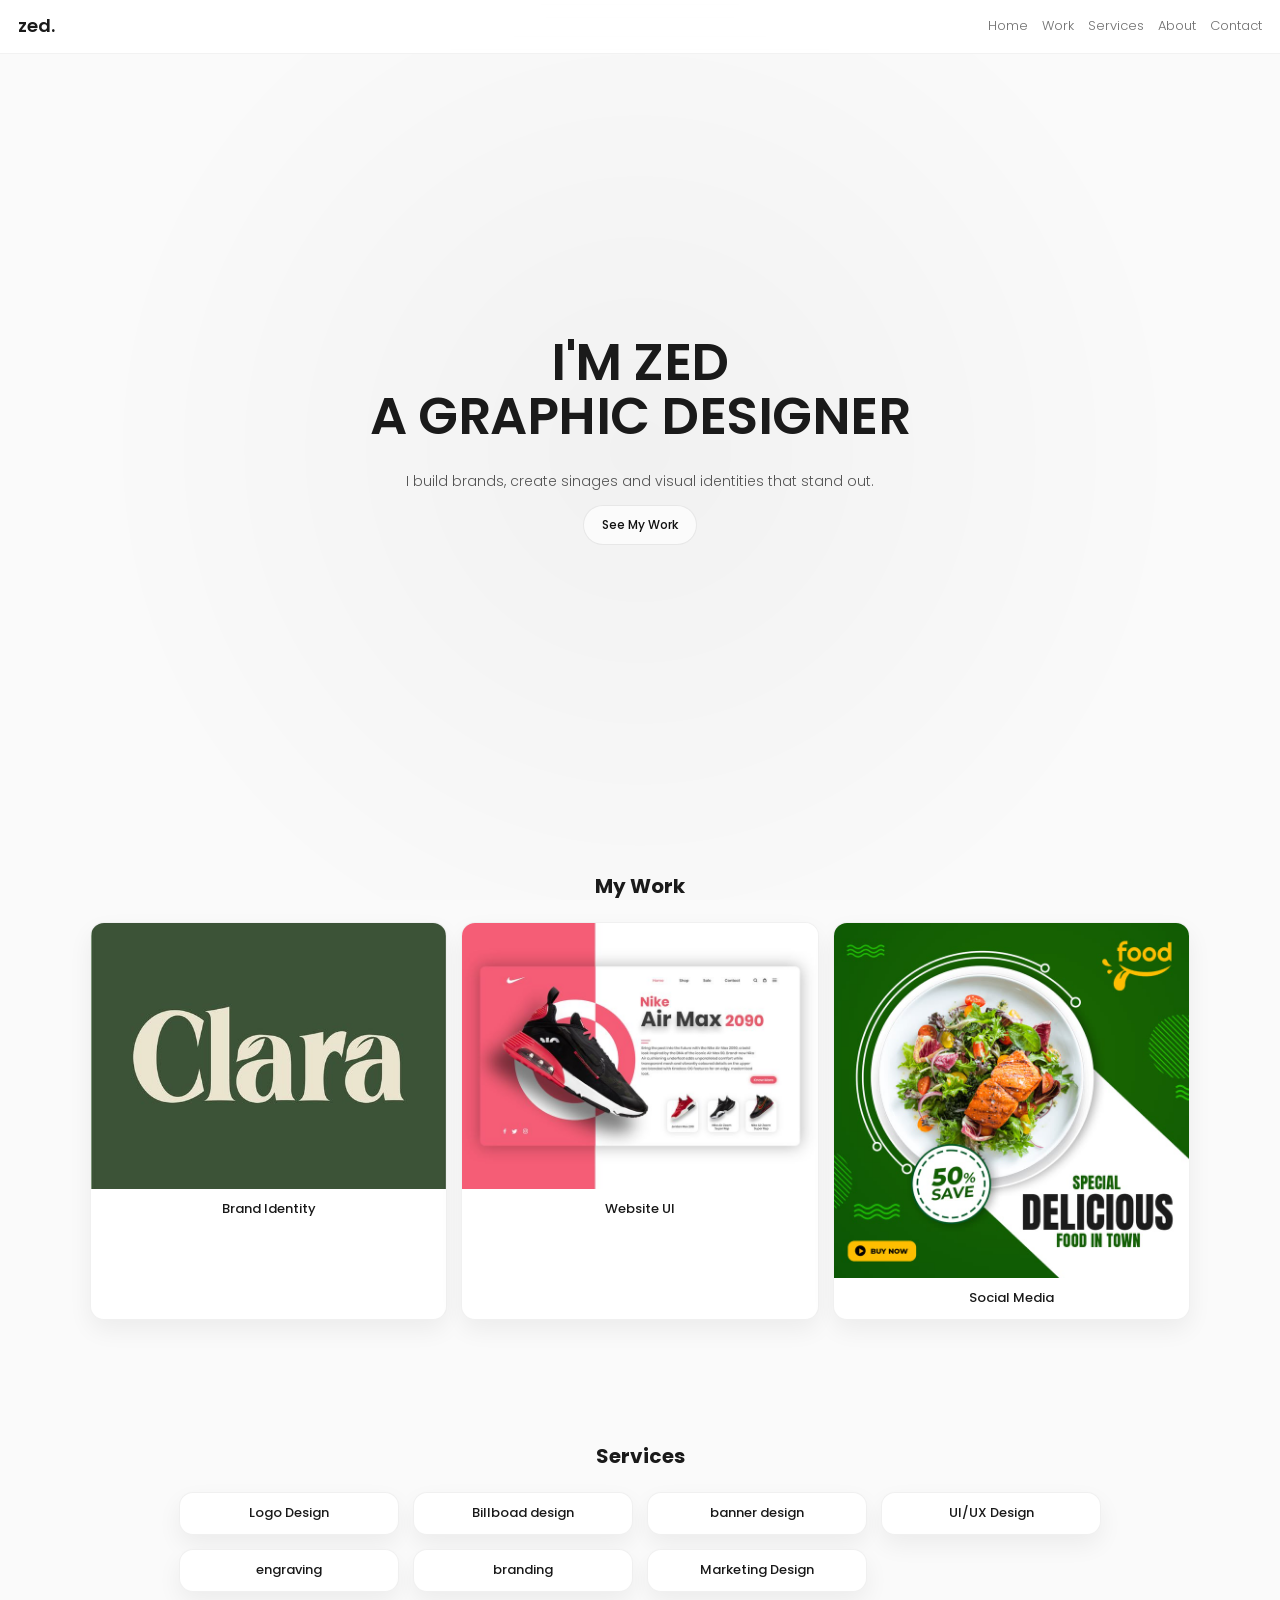
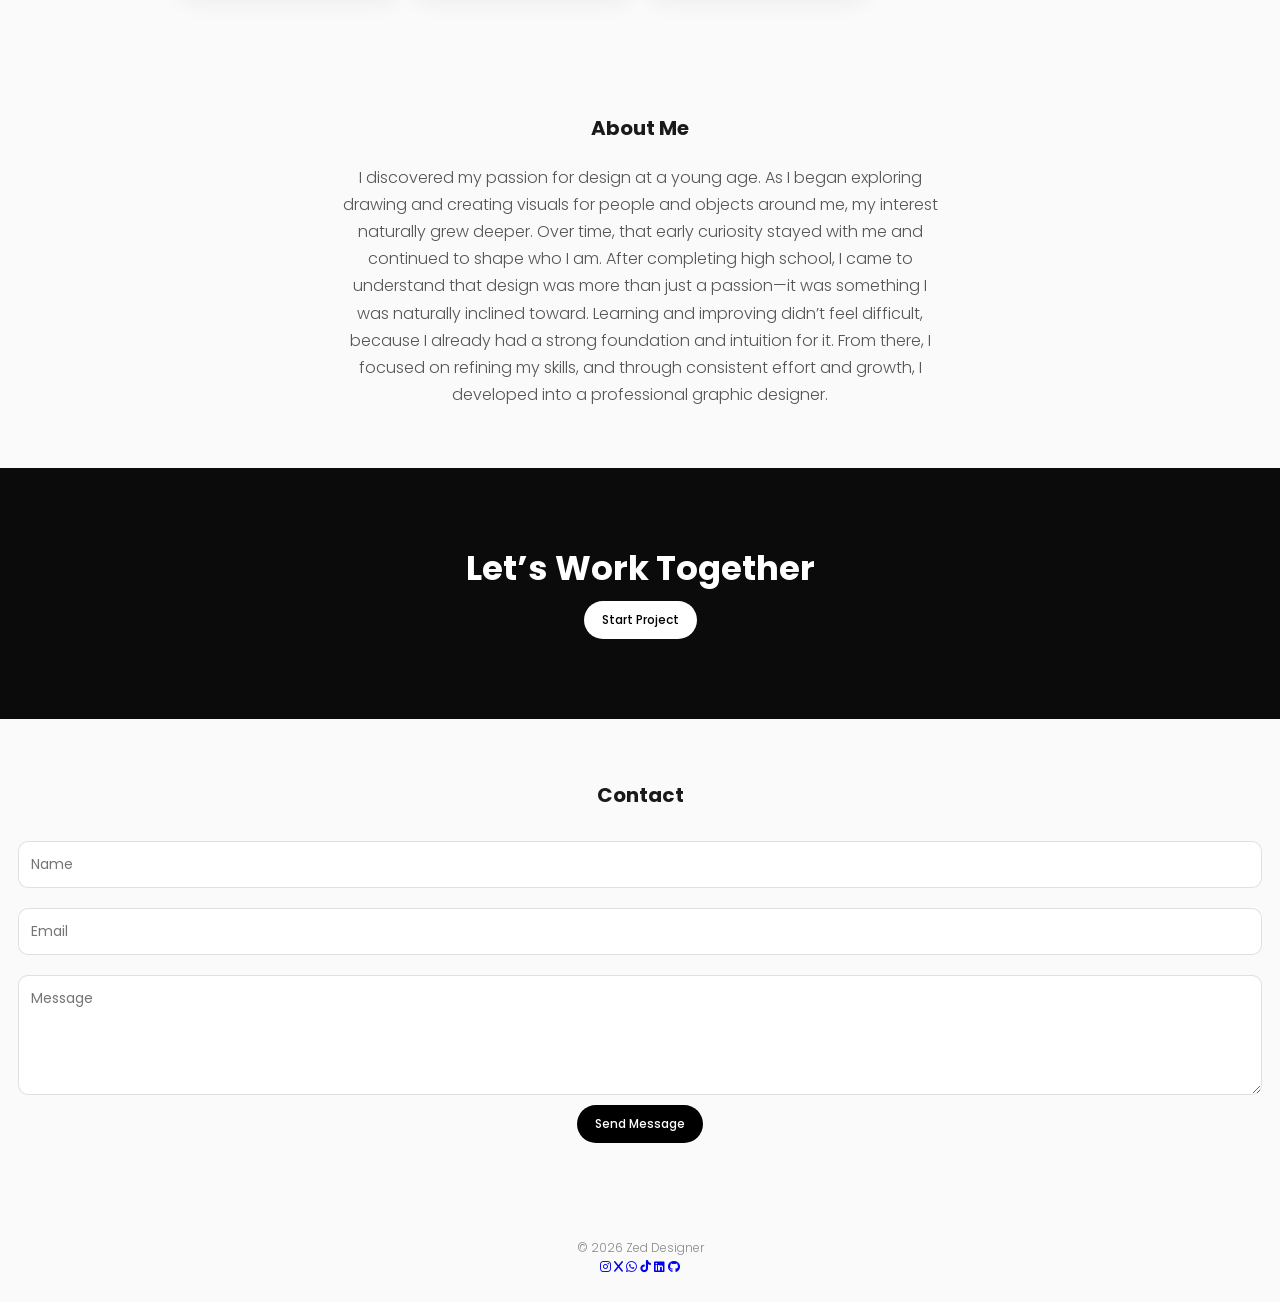
==== commit fe6da203: "Upgrade and fix: modern meta/OG tags, a11y, responsive CSS, JS bug fixes, READMEs; build fixes for a" ====
--- a/index.html
+++ b/index.html
@@ -4,6 +4,14 @@
   <meta charset="UTF-8">
   <title>Zed | Graphic Designer</title>
   <meta name="viewport" content="width=device-width, initial-scale=1.0">
+  <meta name="description" content="Zed — graphic designer specializing in brand identity, UI/UX, and social media design.">
+  <meta property="og:title" content="Zed | Graphic Designer">
+  <meta property="og:description" content="Zed — graphic designer specializing in brand identity, UI/UX, and social media design.">
+  <meta property="og:type" content="website">
+  <meta name="twitter:card" content="summary_large_image">
+  <meta name="twitter:title" content="Zed | Graphic Designer">
+  <meta name="twitter:description" content="Zed — graphic designer specializing in brand identity, UI/UX, and social media design.">
+  <link rel="icon" href="data:image/svg+xml,%3Csvg xmlns='http://www.w3.org/2000/svg' viewBox='0 0 64 64'%3E%3Crect width='64' height='64' rx='12' fill='%23080808'/%3E%3Ctext x='32' y='44' font-family='Arial' font-size='40' font-weight='700' fill='%2315ff00' text-anchor='middle'%3EZ%3C/text%3E%3C/svg%3E">
 
   <link href="https://fonts.googleapis.com/css2?family=Poppins:wght@300;600&display=swap" rel="stylesheet">
   <link rel="stylesheet" href="style.css">
@@ -12,6 +20,8 @@
 </head>
 
 <body class="home">
+
+<a href="#main-content" class="skip-link">Skip to main content</a>
 
 <!-- PAGE TRANSITION -->
 <div class="transition"></div>
@@ -38,9 +48,9 @@
 <header>
   <h2>zed<span>.</span></h2>
 
-  <div class="menu-toggle" onclick="toggleMenu()">☰</div>
-
-  <nav id="nav">
+  <div class="menu-toggle" role="button" aria-label="Toggle menu" tabindex="0" onclick="toggleMenu()">☰</div>
+
+  <nav id="nav" aria-label="Main navigation">
     <a href="#home">Home</a>
     <a href="work.html">Work</a>
     <a href="#services">Services</a>
@@ -48,6 +58,8 @@
     <a href="#contact">Contact</a>
   </nav>
 </header>
+
+<main id="main-content">
 
 <!-- HERO -->
 <section class="hero" id="home">
@@ -94,18 +106,18 @@
 
   <div class="portfolio">
 
-    <div class="card magnetic" onclick="goWork()">
-      <img src="C:\Users\Felix Simon\Desktop\zed graphic design website\public\inserts\brand identity (2).jpeg">
+    <div class="card magnetic" role="button" aria-label="View the Brand Identity project" tabindex="0" onclick="goWork()">
+      <img src="brand identity (2).jpeg" alt="Brand identity project by Zed">
       <h3>Brand Identity</h3>
     </div>
 
-    <div class="card magnetic" onclick="goWork()">
-      <img src="C:\Users\Felix Simon\Desktop\zed graphic design website\public\inserts\website ui (2).jpeg">
+    <div class="card magnetic" role="button" aria-label="View the Website UI project" tabindex="0" onclick="goWork()">
+      <img src="website ui (2).jpeg" alt="Website UI design project by Zed">
       <h3>Website UI</h3>
     </div>
 
-    <div class="card magnetic" onclick="goWork()">
-      <img src="C:\Users\Felix Simon\Desktop\zed graphic design website\public\inserts\social media design.jpeg">
+    <div class="card magnetic" role="button" aria-label="View the Social Media project" tabindex="0" onclick="goWork()">
+      <img src="social media design.jpeg" alt="Social media design project by Zed">
       <h3>Social Media</h3>
     </div>
 
@@ -179,17 +191,19 @@
   <p id="response"></p>
 </section>
 
+</main>
+
 <!-- FOOTER -->
 <footer>
   <p>© 2026 Zed Designer</p>
 
   <div class="socials">
-    <a href="https://www.instagram.com/felix.simon.zed?igsh=ODFnOGdocjBvazc="><i class="fa-brands fa-instagram"></i></a>
-    <a href="https://x.com/Socialprince7?t=-RM1I7BO3xX-REW-ccS9wA&s=09"><i class="fa-brands fa-x"></i></a>
-    <a href="https://wa.me/qr/5HLQVSSQND4LG1"><i class="fa-brands fa-whatsapp"></i></a>
-    <a href="https://www.tiktok.com/@4zed2zed?_t=8rCYGFppRbT&_r=1"><i class="fa-brands fa-tiktok"></i></a>
-    <a href="https://www.linkedin.com/in/felix-simon-9a4461257?utm_source=share&utm_campaign=share_via&utm_content=profile&utm_medium=android_app"><i class="fa-brands fa-linkedin"></i></a>
-    <a href="https://github.com/ZEDFELIX"><i class="fa-brands fa-github"></i></a>
+    <a href="https://www.instagram.com/felix.simon.zed?igsh=ODFnOGdocjBvazc=" target="_blank" rel="noopener noreferrer" aria-label="Instagram"><i class="fa-brands fa-instagram"></i></a>
+    <a href="https://x.com/Socialprince7?t=-RM1I7BO3xX-REW-ccS9wA&s=09" target="_blank" rel="noopener noreferrer" aria-label="X (Twitter)"><i class="fa-brands fa-x"></i></a>
+    <a href="https://wa.me/qr/5HLQVSSQND4LG1" target="_blank" rel="noopener noreferrer" aria-label="WhatsApp"><i class="fa-brands fa-whatsapp"></i></a>
+    <a href="https://www.tiktok.com/@4zed2zed?_t=8rCYGFppRbT&_r=1" target="_blank" rel="noopener noreferrer" aria-label="TikTok"><i class="fa-brands fa-tiktok"></i></a>
+    <a href="https://www.linkedin.com/in/felix-simon-9a4461257?utm_source=share&utm_campaign=share_via&utm_content=profile&utm_medium=android_app" target="_blank" rel="noopener noreferrer" aria-label="LinkedIn"><i class="fa-brands fa-linkedin"></i></a>
+    <a href="https://github.com/ZEDFELIX" target="_blank" rel="noopener noreferrer" aria-label="GitHub"><i class="fa-brands fa-github"></i></a>
   </div>
 </footer>
 
--- a/style.css
+++ b/style.css
@@ -1,777 +1,521 @@
-*{
-    margin: 0;
-    padding: 0;
-    box-sizing: border-box;
-    text-decoration: none;
-    border: none;
-    outline: none;
-    scroll-behavior: smooth;
-    font-family: "Poppins" , sans-serif;
-}
-
-:root{
-    --bg-color:#080808;
-    --second-bg-color:#131313;
-    --text-color: white;
-    --main-color:#15ff00;
-}
-
-html{
-    font-size: 60%;
-    overflow-x: hidden;
-}
-
-body{
-    background: var(--bg-color);
-    color: var(--text-color);
-}
-
-.header{
-    position: fixed;
-    top: 0;
-    left: 0;
-    width: 100%;
-    padding: 4rem 12% 4rem;
-    background: rgb(0, 0, 0, 0.3);
-    backdrop-filter: blur(10px);
+@import url('https://fonts.googleapis.com/css2?family=Poppins:wght@300;500;600&display=swap');
+
+/* =========================
+   RESET
+========================= */
+* {
+  margin: 0;
+  padding: 0;
+  box-sizing: border-box;
+  font-family: 'Poppins', sans-serif;
+}
+
+html {
+  scroll-behavior: smooth;
+}
+
+body {
+  background: #fafafa;
+  color: #1a1a1a;
+  overflow-x: hidden;
+  line-height: 1.6;
+  font-weight: 300;
+  font-size: 16px;
+}
+
+/* soft background glow */
+body::before {
+  content: "";
+  position: fixed;
+  inset: 0;
+  background: radial-gradient(circle at center, rgba(0,0,0,0.035), transparent 70%);
+  z-index: 0;
+  pointer-events: none;
+}
+
+/* =========================
+   GLOBAL LAYER
+========================= */
+header,
+.hero,
+.section,
+.cta,
+footer,
+.work,
+.case {
+  position: relative;
+  z-index: 10;
+}
+
+/* =========================
+   HEADER
+========================= */
+header {
+  position: fixed;
+  top: 0;
+  width: 100%;
+  padding: 12px 18px;
+
+  display: flex;
+  justify-content: space-between;
+  align-items: center;
+
+  background: rgba(255,255,255,0.88);
+  backdrop-filter: blur(16px);
+  border-bottom: 1px solid rgba(0,0,0,0.05);
+
+  z-index: 1000;
+}
+
+header h2 {
+  font-size: 18px;
+  font-weight: 600;
+}
+
+/* NAV */
+nav {
+  display: flex;
+  gap: 14px;
+}
+
+nav a {
+  text-decoration: none;
+  font-size: 13px;
+  color: #222;
+  opacity: 0.65;
+  transition: 0.2s;
+}
+
+nav a:hover {
+  opacity: 1;
+}
+
+/* MOBILE MENU */
+.menu-toggle {
+  display: none;
+  font-size: 26px;
+  cursor: pointer;
+}
+
+/* =========================
+   HERO
+========================= */
+.hero {
+  min-height: 90vh;
+  display: flex;
+  flex-direction: column;
+  justify-content: center;
+  align-items: center;
+  text-align: center;
+
+  padding: 110px 18px 40px;
+  gap: 12px;
+}
+
+.hero h1 {
+  font-size: clamp(28px, 6vw, 52px);
+  font-weight: 600;
+  line-height: 1.05;
+  letter-spacing: -0.5px;
+}
+
+.hero p {
+  margin-top: 10px;
+  font-size: 14px;
+  color: #555;
+  max-width: 520px;
+  line-height: 1.7;
+}
+
+/* =========================
+   SECTIONS
+========================= */
+.section {
+  padding: 60px 18px;
+  text-align: center;
+  display: flex;
+  flex-direction: column;
+  align-items: center;
+  gap: 10px;
+}
+
+.section h2 {
+  font-size: 20px;
+  margin-bottom: 10px;
+}
+
+.section p {
+  max-width: 600px;
+  color: #555;
+  line-height: 1.7;
+}
+
+/* =========================
+   BUTTONS
+========================= */
+button,
+.hero-button {
+  padding: 10px 18px;
+  border-radius: 999px;
+
+  background: rgba(255,255,255,0.65);
+  border: 1px solid rgba(0,0,0,0.08);
+
+  color: #111;
+  font-size: 12px;
+  font-weight: 500;
+
+  cursor: pointer;
+  transition: 0.25s ease;
+}
+
+button:hover,
+.hero-button:hover {
+  transform: translateY(-3px) scale(1.02);
+  background: rgba(255,255,255,0.9);
+}
+
+/* =========================
+   CTA SECTION
+========================= */
+.cta {
+  width: 100%;
+  padding: 80px 20px;
+
+  display: flex;
+  flex-direction: column;
+  align-items: center;
+  justify-content: center;
+
+  text-align: center;
+
+  background: #0b0b0b;
+  color: #fff;
+  gap: 12px;
+}
+
+.cta h2 {
+  font-size: clamp(22px, 4vw, 34px);
+  line-height: 1.2;
+}
+
+.cta p {
+  max-width: 600px;
+  color: rgba(255,255,255,0.75);
+  line-height: 1.7;
+}
+
+.cta button {
+  background: #fff;
+  color: #000;
+  border: none;
+}
+
+/* =========================
+   CONTACT
+========================= */
+.contact {
+  text-align: center;
+}
+
+.contact input,
+.contact textarea {
+  width: 100%;
+  margin-top: 10px;
+  padding: 12px;
+
+  border-radius: 10px;
+  border: 1px solid rgba(0,0,0,0.12);
+
+  background: #fff;
+  color: #111;
+  font-size: 14px;
+}
+
+.contact textarea {
+  min-height: 120px;
+}
+
+/* SEND BUTTON (BLACK FIX) */
+.contact button {
+  background: #000;
+  color: #fff;
+  border: none;
+}
+
+/* =========================
+   PORTFOLIO
+========================= */
+.portfolio {
+  display: grid;
+  grid-template-columns: repeat(auto-fit, minmax(220px, 1fr));
+  gap: 14px;
+  max-width: 1100px;
+  margin: auto;
+}
+
+.card {
+  border-radius: 14px;
+  overflow: hidden;
+  background: #fff;
+  border: 1px solid rgba(0,0,0,0.06);
+  box-shadow: 0 10px 25px rgba(0,0,0,0.06);
+  transition: 0.25s ease;
+}
+
+.card:hover {
+  transform: translateY(-5px);
+  box-shadow: 0 18px 40px rgba(0,0,0,0.12);
+}
+
+.card img {
+  width: 100%;
+  display: block;
+}
+
+.card h3 {
+  padding: 10px 12px;
+  font-size: 13px;
+  font-weight: 500;
+}
+
+/* =========================
+   WORK GRID
+========================= */
+.work {
+  padding: 90px 16px 50px;
+  text-align: center;
+}
+
+.work-grid {
+  display: grid;
+  grid-template-columns: repeat(4, 1fr);
+  gap: 14px;
+  max-width: 1200px;
+  margin: auto;
+}
+
+.work-card {
+  border-radius: 14px;
+  overflow: hidden;
+  background: #fff;
+  box-shadow: 0 10px 25px rgba(0,0,0,0.06);
+}
+
+.work-card img {
+  width: 100%;
+  height: 220px;
+  object-fit: cover;
+}
+
+.work-card h3 {
+  padding: 10px 12px 4px;
+  font-size: 13px;
+}
+
+.work-card p {
+  padding: 0 12px 12px;
+  font-size: 12px;
+  color: #666;
+  line-height: 1.5;
+}
+
+/* =========================
+   FOOTER
+========================= */
+footer {
+  text-align: center;
+  padding: 25px;
+  font-size: 12px;
+  color: #888;
+}
+
+/* =========================
+   RESPONSIVE
+========================= */
+@media (max-width: 768px) {
+
+  .hero h1 {
+    font-size: 34px;
+  }
+
+  nav {
+    display: none;
+    position: absolute;
+    top: 60px;
+    right: 10px;
+    flex-direction: column;
+    background: #fff;
+    padding: 12px;
+    border-radius: 12px;
+    box-shadow: 0 10px 30px rgba(0,0,0,0.1);
+  }
+
+  nav.active {
     display: flex;
-    justify-content: space-between;
-    align-items: center;
-    z-index: 5;
-}
-
-.logo{
-    font-size: 3rem;
-    color: var(--text-color);
-    font-weight: 800;
-    cursor: pointer;
-    transition: 0.3s ease;
-}
-
-.logo:hover{
-    transform: scale(1.1);
-}
-
-.logo span{
-    text-shadow:  0 0 25px var(--main-color);
-}
-
-.navbar a{
-    font-size:  1.8rem;
-    color: var(--text-color);
-    margin-left: 4rem;
-    font-weight: 500;
-    transition: 0.3s ease;
-    border-bottom:  3px solid transparent;
-}
-
-.navbar a:hover,
-.navbar a.active{
-    color: var(--main-color);
-    border-bottom:  3px solid var(--main-color);
-}
-
-#menu-icon{
-    font-size: 3.6rem;
-    color: var(--main-color);
-    display: none;
-}
-
-section{
-    min-height: 100vh;
-    padding: 10rem 12% 10rem;
-}
-
-.home{
-    display: flex;
-    align-items: center;
-    justify-content: center;
-    gap: 15rem;
-}
-
-.home-content{
-    display: flex;
-    flex-direction: column;
-    align-items: baseline;
-    text-align: left; 
-    justify-content: center;
-    margin-top: 3rem;
-
-}
-
-span{
-    color: var(--main-color);
-}
-
-.logo span{
-    color: var(--main-color);
-}
-
-.home-content h3{
-    margin-bottom: 2rem;
-    margin-top: 1rem;
-    font-size: 3.5rem;
-}
-
-
-.home-content h1{
-    font-size: 7rem;
-    font-weight: 700;
-    margin-top: 1.5rem;
-    line-height: 1;
-}
-
-.home-img{
-    border-radius: 50%;
-}
-
-.home-img img{
-     position: relative;
-     top: 3rem;
-     width: 20vw;
-     border-radius: 50%;
-     box-shadow:  0 0 25px var(--main-color);
-     cursor: pointer;
-     transition:  0.4s ease-in-out;
-}
-
-.home-img img:hover{
-    box-shadow:  0 0 25px var(--main-color),
-                 0 0 50px var(--main-color),
-                 0 0 100px var(--main-color);
-}
-
-.home-content p {
-    font-size: 1.5rem;
-    font-weight: 500;
-    line-height: 1.8;
-    max-width: 1000px;
-}
-
-.social-icons a {
-    display: inline-flex;
-    justify-content: center;
-    align-items: center;
-    width: 4.5rem;
-    height: 4.5rem;
-    background: transparent;
-    border: 2px solid var(--main-color);
-    font-size: 2.5rem;
-    border-radius: 50%;
-    color: var(--main-color);
-    margin: 3rem 1.5rem 3rem 0;
-    transition: 0.3s ease-in-out;
-}
-
-.social-icons a:hover{
-    color: var(--text-color);
-     transform: scale(1.3)translateY(-5px);
-     box-shadow: 0 0 25px var(--main-color);
-     background-color: var(--main-color);
-}
-
-.btn{
-    display: inline-block;
-    padding: 1rem 2.8rem;
-    background: var(--main-color);
-    box-shadow:  0 0 25px var(--main-color);
-     border-radius: 4rem;
-     font-size: 1.6rem;
-     color: black;
-     border: 2px solid transparent;
-     letter-spacing: 0.1rem;
-     font-weight: 600;
-     transition: 0.3s ease-in-out;
-     cursor: pointer;
-}
-
-.btn:hover{
-    transform: scale(1.05);
-    box-shadow: 0 0 50px var(--main-color);
-}
-
-.btn-group{
-    display: flex;
-    align-items: center;
-    gap: 1.5rem;
-}
-
-.btn-group a:nth-of-type(2){
-    background-color: black;
-    color: var(--main-color);
-    border: 2px solid var(--main-color);
-    box-shadow:  0 0 25px transparent;
-}
-
-.btn-group a:nth-of-type(2):hover{
-    box-shadow: 0 0 25px var(--main-color);
-    background-color: var(--main-color);
-    color: black;
-}
-
-.text-animation{
-    font-size: 34px;
-    font-weight: 600;
-    min-width: 280px;
-}
-
-.text-animation span{
-
-    position: relative;
-}
-
-.text-animation span::before{
-    content: "web Developer";
-    color: var(--main-color);
-    animation: words 20s infinite;
-}
-
-.text-animation span::after{
-    content: "";
-    background-color: var(--bg-color);
-    position: absolute;
-    width: calc(100% + 8px);
-    height: 100%;
-    border-left:  3px solid var(--bg-color);
-    right: -8px;
-    animation: cursor 0.6s infinite, typing 20s steps(14) infinite;
-}
-
-@keyframes cursor{
-    to{
-        border-left:  2px solid var(--main-color);
-    }
-}
-
-@keyframes words{
-    0%,
-    20%{
-        content: "Frontend Designer";
-    }
-    21%,
-    40%{
-        content: "Web Designer";
-    }
-    41%,
-    60%
-    {
-        content: "Graphic Designer";
-    }
-    61%,
-    80%{
-        content: "Web Developer";
-    }
-    81%,
-    100%{
-        content: "Software Tester";
-    }
-}
-
-@keyframes typing{
-    10%, 
-    15%,
-    30%,
-    35%,
-    50%,
-    55%,
-    70%,
-    75%,
-    90%,
-    95%{
-        width: 0;
-    }
-
-    5%,
-    20%,
-    25%,
-    40%,
-    45%,
-    60%,
-    65%,
-    80%,
-    85%{
-        width: calc(100% + 8px);
-    }
-}
-
-
-
-
-.heading{
-    font-size: 8rem;
-    text-align: center;
-    margin: 5rem 0 ;
-}
-
-.education{
-    padding: 100px 15px;
-    background: var(--second-bg-color);
-}
-.education h2{
-    margin-bottom: 5rem;
-}
-
-.timeline-items{
-    max-width: 1200px;
-    margin: auto;
-    display: flex;
-    flex-wrap: wrap;
-    position: relative;
-}
-
-.timeline-items::before{
-    content: "";
-    position: absolute;
-    width: 5px;
-    height: 100%;
-    background-color: var(--main-color);
-    left: calc(50% - 1px);
-}
-
-.timeline-item{
-    margin-bottom: 40px;
-    width: 100%;
-    position: relative;
-}
-
-.timeline-item:last-child{
-    margin-bottom: 0;
-}
-
-.timeline-item:nth-child(odd){
-    padding-right: calc(50% +30px);
-    text-align: right;
-
-}
-
-.timeline-item:nth-child(even){
-    padding-left: calc(50% + 30px);
-
-}
-
-.timeline-dot{
-    height: 21px;
-    width: 21px;
-    background-color: var(--main-color);
-    box-shadow: 0 0 25px var(--main-color),
-                0 0 50px var(--main-color);
-    position: relative;
-    left: calc(50% - 8px);
-    border-radius: 50%;
-    top: 10px;
-}
-
-.timeline-date{
-    font-size: 20px;
-    font-weight: 800;
-    color: white;
-    margin: 6px 0 15px;
-}
-
-.timeline-content{
-    background-color: var(--bg-color);
-    border: 3px solid var(--main-color);
-    padding: 30px 50px;
-    border-radius: 4rem;
-    box-shadow: 0 0 10px var(--main-color);
-    cursor: pointer;
-    transition: 0.3s ease-in-out;
-}
-
-.timeline-content:hover{
-    transform: scale(1.05);
-    box-shadow: 0 0 25px var(--main-color);
-}
-.timeline-content h3{
-    font-size: 20px;
-    color: white;
-    margin: 0 0 10px;
-    font-weight: 500;
-}
-
-.timeline-content p {
-    color: white;
-    font-size: 16px;
-    font-weight: 300;
-    line-height: 22px;
-}
-
-
-::-webkit-scrollbar{
-    width: 15px;
-}
-::-webkit-scrollbar-thumb{
-    background-color: var(--main-color);
-}
-
-::-webkit-scrollbar-track{
-    background-color: var(--bg-color);
-    width: 50px;
-}
-
-.services{
-    background:  var(--bg-color);
-    color: black;
-}
-
-.services h2{
-    margin-bottom: 5rem;
-    color: white;
-}
-
-.services-container{
-    display: grid;
-    grid-template-columns: repeat(2,left);
-    align-items: center;
-    gap: 2.5rem;
-}
-
-
-.services-box{
-    background-color: var(--main-color);
-    height: 300px;
-    border-radius: 3rem;
-    border:  5px solid transparent;
-    cursor: pointer;
-     transition: 0.4s ease-in-out;
-}
-
-.services-box:hover{
-    background: white;
-    color: black;
-    border: 5px solid var(--main-color);
-    transform: calc(1.03);
-}
-
-.services-box .services-info{
-    display: flex;
-    flex-direction: column;
-    text-align: left;
-    max-height: 200px;
-    justify-content: baseline;
-    padding: 5rem 5rem;
-}
-
-.services-info h4{
-    font-size: 3rem;
-    font-weight: 800;
-    line-height: 2;
-}
-
-.services-info p{
-    font-size: 1.6rem;
-    font-weight: 600;
-    max-height: 100px;
-    line-height: 1.7;
-    margin: auto;
-}
-
-
-.testimonials{
-    background: var(--second-bg-color);
-}
-
-.testimonials-box{
-    background-size: cover;
-    display: flex;
-    align-items: center;
-    justify-content: center;
-    flex-direction: column;
-}
-
-.testimonials .heading{
-    margin-bottom: 5rem;
-
-}
-
-.testimonials-box img{
-    width: 15rem;
-    border-radius: 50%;
-    border: 3px solid var(--main-color);
-    box-shadow: 0 0 25px var(--bg-color);
-
-}
-
-.wrapper{
-    display: grid;
-    grid-template-columns: repeat(3,1fr);
-    gap: 3rem;
-}
-
-.testimonials-item{
-
-    min-height: 550px;
-    max-width: 450px;
-    background: rgb(0, 0, 0, 0.7);
-    border: 3px solid rgb(238, 238, 238. 0.2);
-    border-radius: 2rem;
-    margin: 0 2rem;
-    padding: 30px 60p;
-    cursor: pointer;
-    display: flex;
-    flex-direction: column;
-    align-items: center;
-    justify-content: center;
-    text-align: center;
-    gap: 1.5rem;
-    color: white;
-    transition: 0.4s ease-in-out;
-
-}
-
-
-.testimonials-item:hover{
-    border: 3px solid var(--main-color);
-    transform: translateY(-10px) calc(1.03);
-    box-shadow: 0 0 50px var(--main-color);
-}
-
-.testimonials-item h2{
-    font-size: 2.8rem;
-}
-
-.testimonials-item p{
-    font-size: 1.3rem;
-}
-
-#star{
-    color: gold;
-    font-family: 2rem;
-}
-
-.contact{
-    background-color: var(--bg-color);
-}
-
-.contact h2{
-    margin-bottom: 3rem;
-    color: white;
-}
-
-.contact form{
-    display: flex;
-    align-items: center;
-    justify-content: center;
-    gap: 3rem;
-    margin:  5rem auto;
-    text-align: center;
-}
-
-.contact form .input-box{
-    display: flex;
-    justify-content: center;
-     flex-wrap: wrap;
-}
-
-.contact form .input-box input,
-.contact form textarea{
-    width: 100%;
-    padding: 2.5rem;
-    font-size: 1.8rem;
-    color: var(--text-color);
-    background: var(--bg-color);
-    border-radius: 2rem;
-    border: 2px solid var(--second-bg-color);
-    margin: 1.5rem 0;
-    resize: none;
-}
-
-.contact form .btn{
-     margin-top: 2rem;
-}
-.footer{
-    position: relative;
-    bottom: 0;
-    width: 100%;
-    padding: 40px 0;
-    background-color: var(--second-bg-color);
-}
-
-.footer .social{
-    text-align: center;
-    padding-bottom: 25px;
-    color: var(--main-color);
-}
-
-
-.footer .social a{
-    font-size: 25px;
-    color: var(--main-color);
-    border: 2px solid var(--main-color);
-    width: 42px;
-    height: 42px;
-    line-height: 42px;
-    display: inline-block;
-    text-align: center;
-    border-radius: 50%;
-    margin: 0 10px;
-    transition: 0.3s ease-in-out;
-}
-
-.footer .cocial a:hover{
-    transform: scale(1.2) translateY(-10px);
-    background-color: var(--main-color);
-    background: black;
-    box-shadow: 0 0 25px var(--main-color);
-}
-.footer ul{
-    margin-top: 0;
-    padding: 0;
-    font-size: 18px;
-    line-height: 1.6;
-    margin-bottom: 0;
-    text-align: center;
-}
-
-
-.footer ul li a{
-    color: wheat;
-    border-bottom:  3px solid transparent;
-     transition:  0.3s ease-in-out;
-}
-
-.footer ul li a:hover{
-     border-bottom: 3px solid var(--main-color);
-}
-
-.footer ul li{
-    display: inline-block;
-    padding: 0 15px;
-}
-
-.footer .coptyight {
-    margin-top: 50px;
-     text-align: center;
-     font-size: 16px;
-     color: wheat;
-}
-
-@media(max-width:1285px){
-    html{
-        font-size: 55%;
-    }
-    .services-container{
-        padding-bottom: 7rem;
-        grid-template-columns: repeat(2,1fr);
-        margin: 0 5rem;
-    }
-}
-
-@media(max-width:991) {
-    .header{
-        padding: 2rem 3%;
-    }
-    section{
-        padding: 10rem 3% 2rem;
-    }
-    .timeline-items::before{
-        left: 7px;
-    }
-    .timeline-item:nth-child(odd){
-        padding-right: 0;
-        text-align: left;
-    }
-    .timeline-item:nth-child(odd),
-    .timeline-item:nth-child(even){
-        padding-left: 37px;
-    }
-    .timeline-dot{
-        left: 0;
-    }
-    .services{
-        padding-bottom: 7rem;
-    }
-    .testimonials .wrapper{
-        grid-template-columns: repeat(1,1fr);
-    }
-    .contact form{
-        flex-direction: column;
-    }
-    .footer{
-        padding: 2rem 3%;
-    }
-    }
-    
-
-    @media(max-width:895px){
-        #menu-icon{
-            display: block;
-        }
-        .navbar{
-            position: absolute;
-            top: 100%;
-            right: 0;
-            width: 50%;
-            padding: 1rem 3%;
-            background: rgb(0, 0, 0, 0.8);
-            backdrop-filter: blur(20px);
-            border-bottom-left-radius: 2rem;
-            border-left: 2px solid var(--main-color);
-            border-bottom: 2px solid var(--main-color);
-            display: none;
-        }
-
-        .navbar .active{
-            display: block;
-
-        }
-
-        .navbar a{
-            display: block;
-            font-size: 2rem;
-            margin: 3rem 0;
-            color: white;
-        }
-
-        .home{
-            flex-direction: column-reverse;
-            margin: 5rem 4rem;
-        }
-        .home-content h3{
-            font-size: 2.6rem;
-
-        }
-        .home-content h1{
-            font-size: 8rem;
-            margin-top: 3rem;
-        }
-
-        .home-content p{
-            max-width: 600px;
-            margin: 0 auto;
-        }
-        .home-img img{
-            width: 56vw;
-        }
-        .services h2{
-            margin-bottom:  3rem;
-        }
-        .services-container{
-            grid-template-columns: repeat(1,1fr);
-        }
-
-    }
-
-
-
-
-
-
-
-
-
-
-
-
-
-
-
-
-
-
-
-
-
-
-
-
+  }
+
+  .menu-toggle {
+    display: block;
+  }
+
+  .work-grid {
+    grid-template-columns: repeat(2, 1fr);
+  }
+}
+
+@media (max-width: 480px) {
+
+  .work-grid {
+    grid-template-columns: 1fr;
+  }
+
+  .portfolio {
+    grid-template-columns: 1fr;
+  }
+
+  .hero {
+    padding-top: 120px;
+  }
+}
+/* =========================
+   WIPE REVEAL STYLE
+========================= */
+
+.reveal {
+  overflow: hidden;
+}
+
+/* line wrapper */
+.reveal-line {
+  position: relative;
+  display: inline-block;
+  overflow: hidden;
+}
+
+/* TEXT */
+.reveal-text {
+  display: inline-block;
+  position: relative;
+  z-index: 2;
+  opacity: 0;
+  animation: textAppear 0.6s ease forwards;
+}
+
+/* BLACK BOX */
+.reveal-box {
+  background: #000;
+  color: #fff;
+  padding: 6px 14px;
+  border-radius: 6px;
+}
+
+/* WIPE LAYER */
+.reveal-line::after {
+  content: "";
+  position: absolute;
+  inset: 0;
+  background: #000;
+  transform: translateX(0);
+  z-index: 3;
+
+  animation: wipe 0.9s ease forwards;
+}
+
+/* SECOND LINE (lighter wipe) */
+.reveal-line:nth-child(2)::after {
+  background: #111;
+  animation-delay: 0.2s;
+}
+
+.reveal-line:nth-child(2) .reveal-text {
+  animation-delay: 0.2s;
+}
+
+/* PARAGRAPH */
+p.reveal {
+  opacity: 0;
+  transform: translateY(15px);
+  animation: fadeUp 0.8s ease forwards;
+  animation-delay: 0.6s;
+}
+
+/* =========================
+   ANIMATIONS
+========================= */
+
+@keyframes wipe {
+  100% {
+    transform: translateX(100%);
+  }
+}
+
+@keyframes textAppear {
+  to {
+    opacity: 1;
+  }
+}
+
+@keyframes fadeUp {
+  to {
+    opacity: 1;
+    transform: translateY(0);
+  }
+}
+
+/* =========================
+   TEXT POLISH
+========================= */
+
+h1.reveal {
+  font-size: clamp(28px, 6vw, 52px);
+  line-height: 1.05;
+}
+
+p.reveal {
+  margin-top: 14px;
+  font-size: 14px;
+  color: #555;
+  max-width: 520px;
+}
+/* =========================
+   ACCESSIBILITY
+========================= */
+:focus-visible{
+  outline: 2px solid var(--main-color);
+  outline-offset: 3px;
+}
+:focus:not(:focus-visible){
+  outline: none;
+}
+.skip-link{
+  position: absolute;
+  top: -48px;
+  left: 16px;
+  z-index: 10000;
+  background: var(--main-color);
+  color: #080808;
+  padding: 10px 16px;
+  border-radius: 0 0 10px 10px;
+  font-size: 14px;
+  font-weight: 600;
+  transition: top 0.2s ease;
+}
+.skip-link:focus{
+  top: 0;
+}
+@media (prefers-reduced-motion: reduce){
+  html{
+    scroll-behavior: auto;
+  }
+  *,
+  *::before,
+  *::after{
+    animation-duration: 0.01ms !important;
+    animation-iteration-count: 1 !important;
+    transition-duration: 0.01ms !important;
+  }
+  .skip-link{
+    transition: none;
+  }
+}
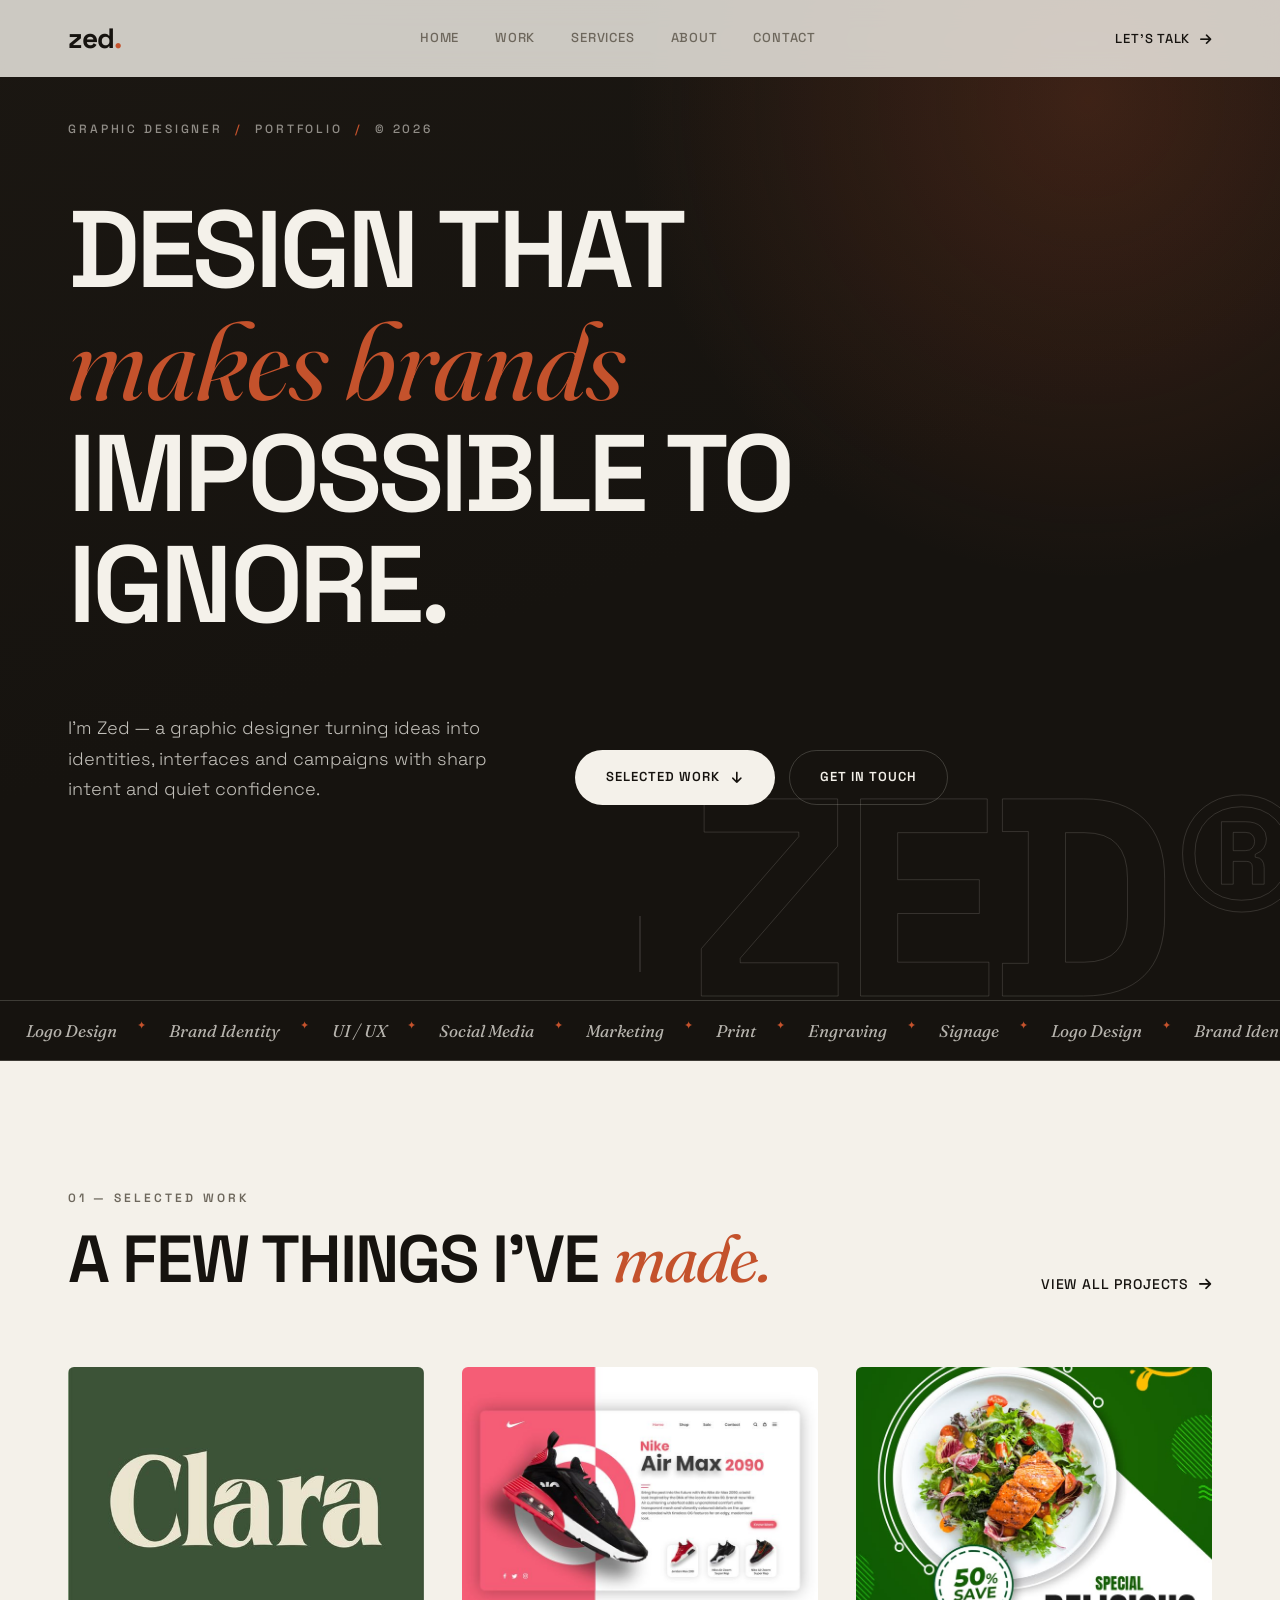
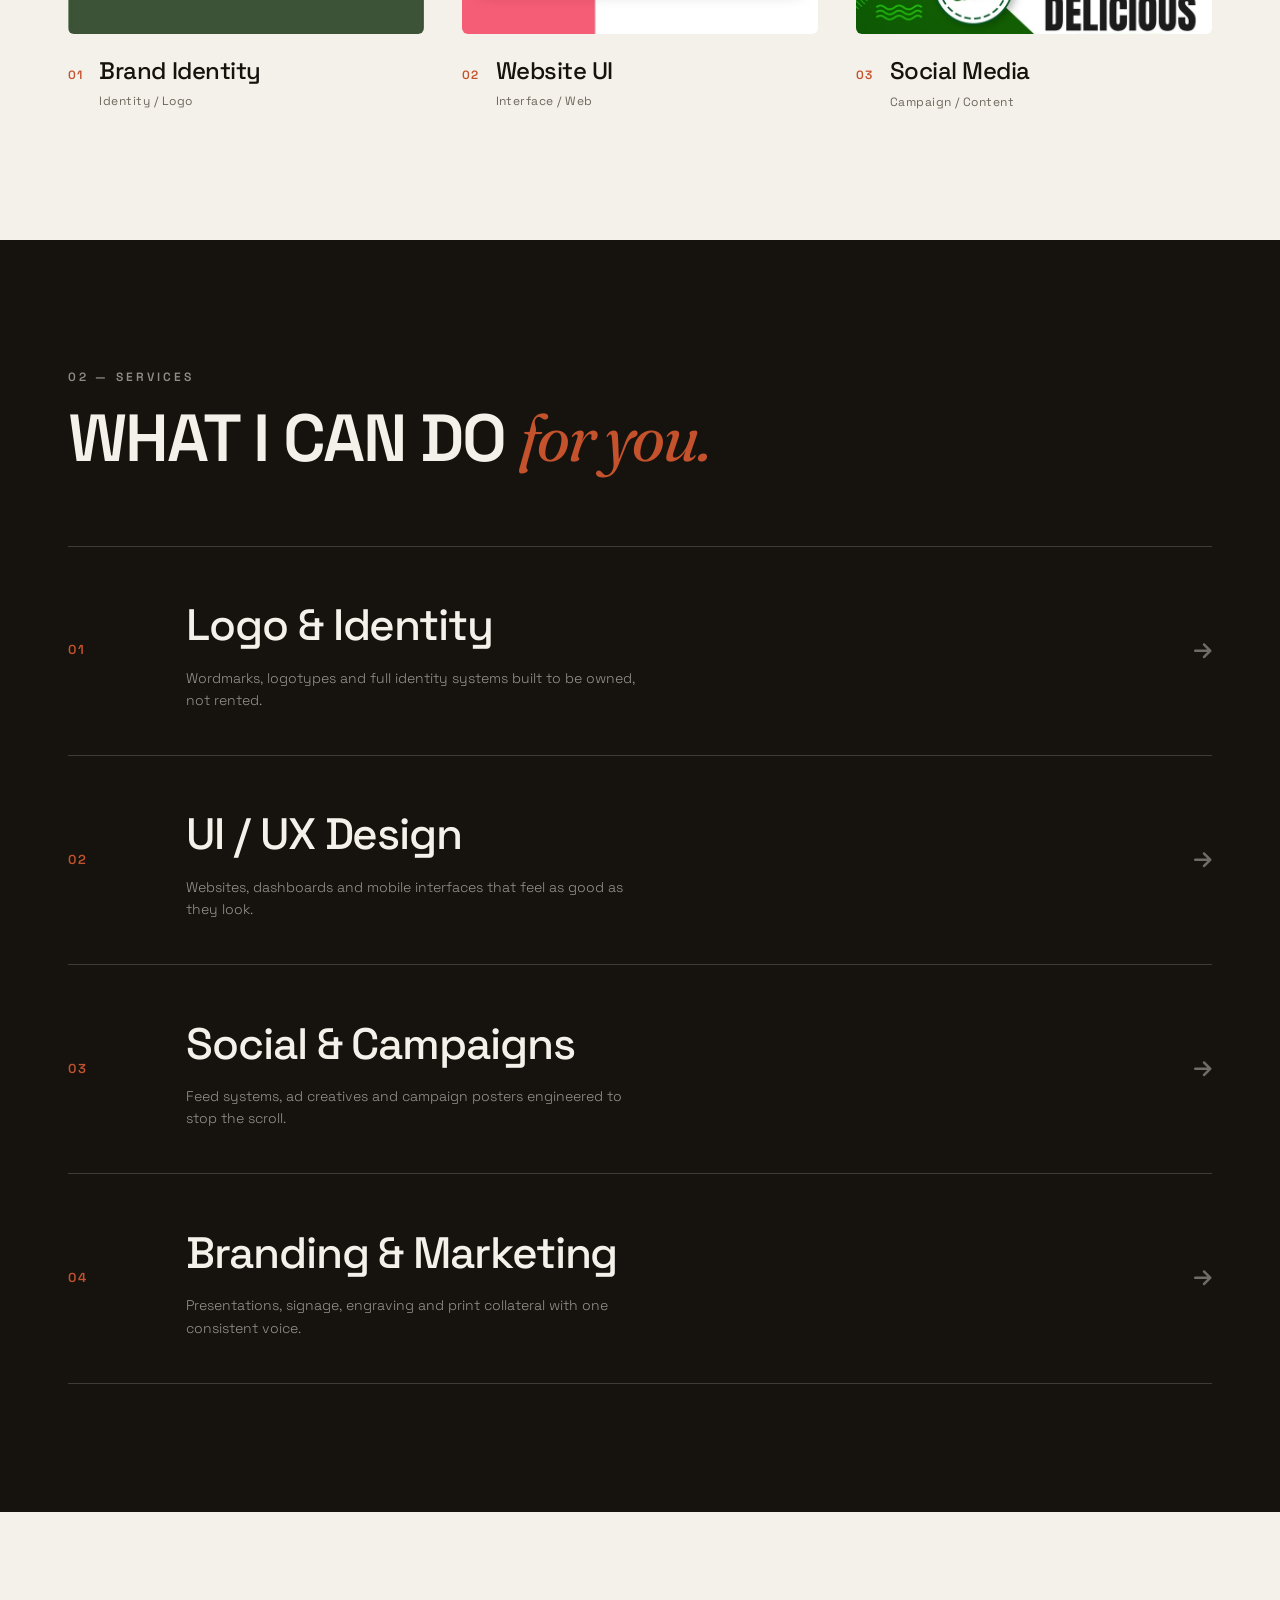
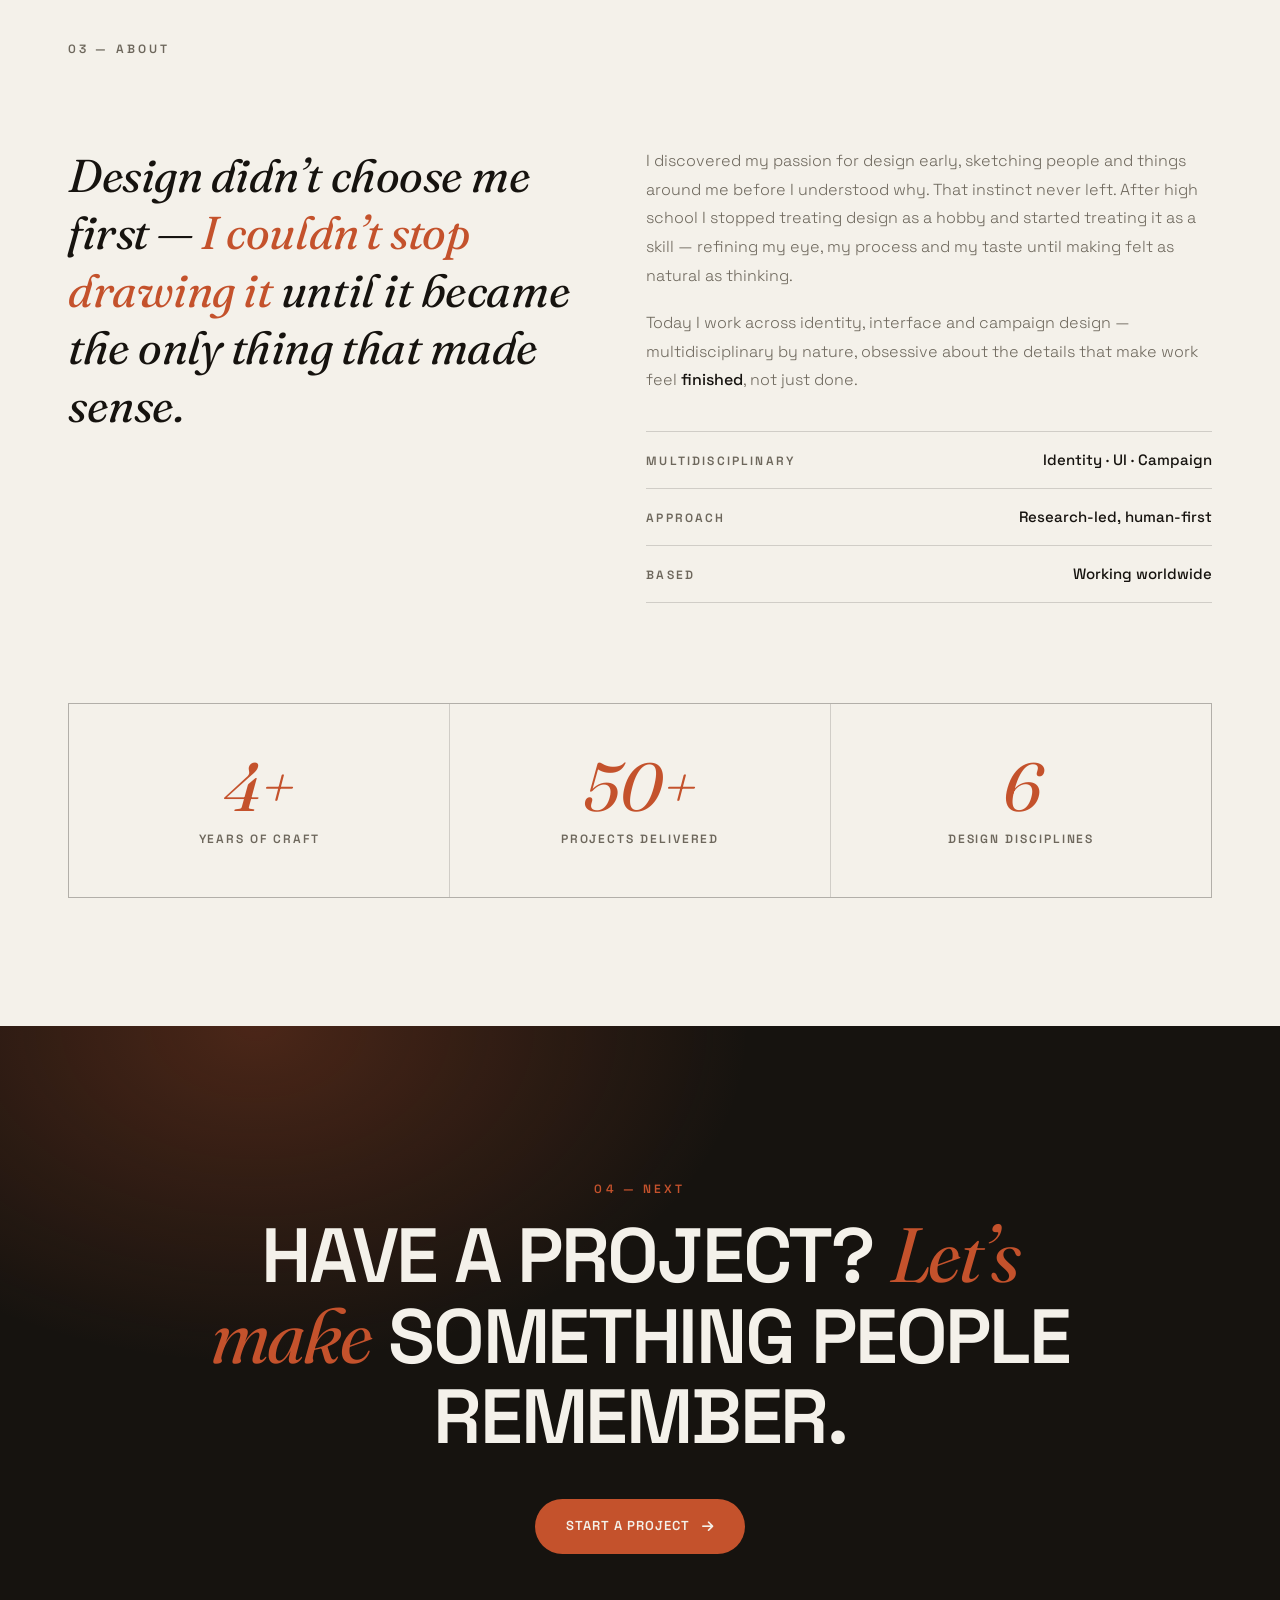
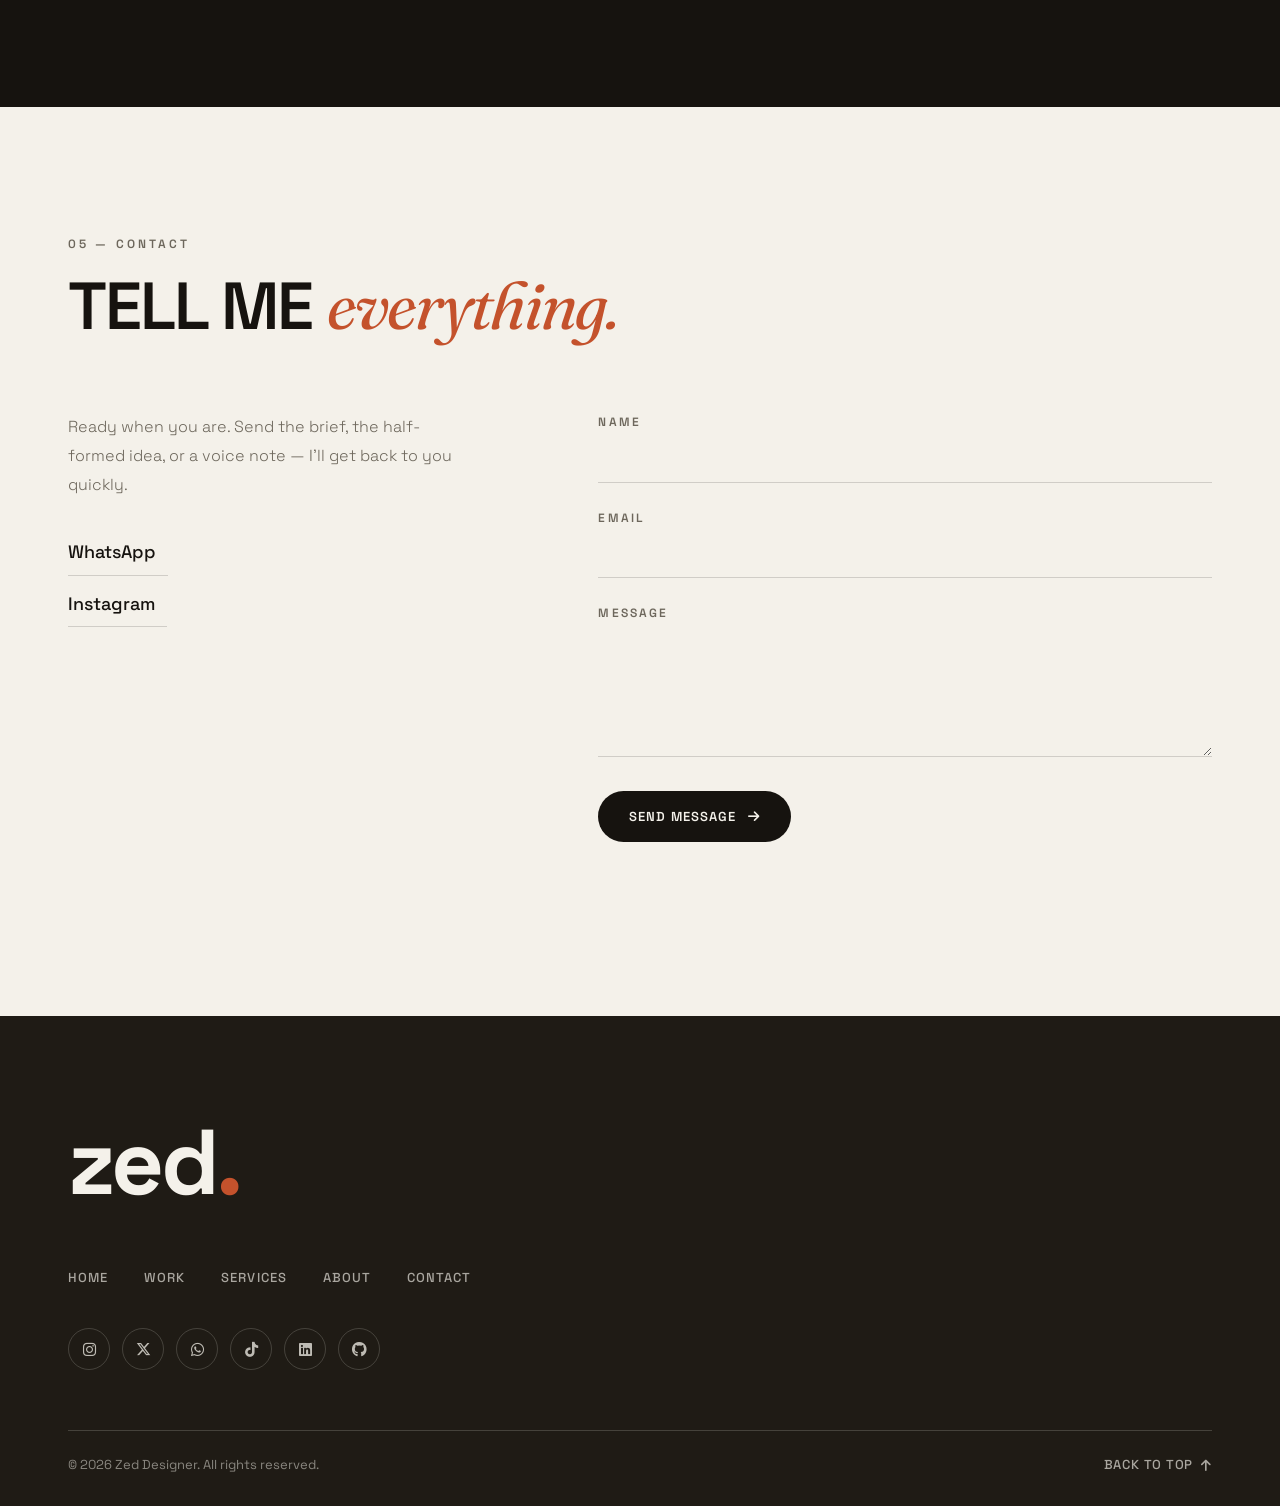
==== commit 7c03c7ef: "Full visual redesign" ====
--- a/index.html
+++ b/index.html
@@ -1,212 +1,325 @@
-<!DOCTYPE html>
-<html lang="en">
-<head>
-  <meta charset="UTF-8">
-  <title>Zed | Graphic Designer</title>
-  <meta name="viewport" content="width=device-width, initial-scale=1.0">
-  <meta name="description" content="Zed — graphic designer specializing in brand identity, UI/UX, and social media design.">
-  <meta property="og:title" content="Zed | Graphic Designer">
-  <meta property="og:description" content="Zed — graphic designer specializing in brand identity, UI/UX, and social media design.">
-  <meta property="og:type" content="website">
-  <meta name="twitter:card" content="summary_large_image">
-  <meta name="twitter:title" content="Zed | Graphic Designer">
-  <meta name="twitter:description" content="Zed — graphic designer specializing in brand identity, UI/UX, and social media design.">
-  <link rel="icon" href="data:image/svg+xml,%3Csvg xmlns='http://www.w3.org/2000/svg' viewBox='0 0 64 64'%3E%3Crect width='64' height='64' rx='12' fill='%23080808'/%3E%3Ctext x='32' y='44' font-family='Arial' font-size='40' font-weight='700' fill='%2315ff00' text-anchor='middle'%3EZ%3C/text%3E%3C/svg%3E">
-
-  <link href="https://fonts.googleapis.com/css2?family=Poppins:wght@300;600&display=swap" rel="stylesheet">
-  <link rel="stylesheet" href="style.css">
-
-  <link rel="stylesheet" href="https://cdnjs.cloudflare.com/ajax/libs/font-awesome/6.5.0/css/all.min.css">
-</head>
-
-<body class="home">
-
-<a href="#main-content" class="skip-link">Skip to main content</a>
-
-<!-- PAGE TRANSITION -->
-<div class="transition"></div>
-<!-- FLOATING BACKGROUND BOXES -->
-<div class="cube cube1">
-    <div class="face front"></div>
-    <div class="face back"></div>
-    <div class="face right"></div>
-    <div class="face left"></div>
-    <div class="face top"></div>
-    <div class="face bottom"></div>
-  </div>
-
-  <div class="cube cube2">
-    <div class="face front"></div>
-    <div class="face back"></div>
-    <div class="face right"></div>
-    <div class="face left"></div>
-    <div class="face top"></div>
-    <div class="face bottom"></div>
-  </div>
-
-</div>
-<header>
-  <h2>zed<span>.</span></h2>
-
-  <div class="menu-toggle" role="button" aria-label="Toggle menu" tabindex="0" onclick="toggleMenu()">☰</div>
-
-  <nav id="nav" aria-label="Main navigation">
-    <a href="#home">Home</a>
-    <a href="work.html">Work</a>
-    <a href="#services">Services</a>
-    <a href="#about">About</a>
-    <a href="#contact">Contact</a>
-  </nav>
-</header>
-
-<main id="main-content">
-
-<!-- HERO -->
-<section class="hero" id="home">
-  <h1 class="reveal"><span>I'M ZED</span><br>A GRAPHIC DESIGNER</h1>
-  <p class="reveal">I build brands, create sinages and visual identities that stand out.</p>
-
-  <div class="hero-buttons">
-
-    <button class="blob-btn magnetic" onclick="goWork()">
-      See My Work
-
-      <span class="blob-btn__inner">
-        <span class="blob-btn__blobs">
-          <span class="blob-btn__blob"></span>
-          <span class="blob-btn__blob"></span>
-          <span class="blob-btn__blob"></span>
-          <span class="blob-btn__blob"></span>
-        </span>
-      </span>
-    </button>
-
-    <!-- REQUIRED SVG FOR BLOB EFFECT -->
-    <svg xmlns="http://www.w3.org/2000/svg" version="1.1" style="display:none;">
-      <defs>
-        <filter id="goo">
-          <feGaussianBlur in="SourceGraphic" result="blur" stdDeviation="10"></feGaussianBlur>
-          <feColorMatrix in="blur" mode="matrix"
-            values="1 0 0 0 0
-                    0 1 0 0 0
-                    0 0 1 0 0
-                    0 0 0 21 -7" result="goo">
-          </feColorMatrix>
-          <feBlend in2="goo" in="SourceGraphic"></feBlend>
-        </filter>
-      </defs>
-    </svg>
-
-  </div>
-</section>
-
-<!-- PORTFOLIO -->
-<section class="section" id="portfolio">
-  <h2>My Work</h2>
-
-  <div class="portfolio">
-
-    <div class="card magnetic" role="button" aria-label="View the Brand Identity project" tabindex="0" onclick="goWork()">
-      <img src="brand identity (2).jpeg" alt="Brand identity project by Zed">
-      <h3>Brand Identity</h3>
-    </div>
-
-    <div class="card magnetic" role="button" aria-label="View the Website UI project" tabindex="0" onclick="goWork()">
-      <img src="website ui (2).jpeg" alt="Website UI design project by Zed">
-      <h3>Website UI</h3>
-    </div>
-
-    <div class="card magnetic" role="button" aria-label="View the Social Media project" tabindex="0" onclick="goWork()">
-      <img src="social media design.jpeg" alt="Social media design project by Zed">
-      <h3>Social Media</h3>
-    </div>
-
-  </div>
-</section>
-
-<!-- SERVICES -->
-<section class="section" id="services">
-  <h2>Services</h2>
-
-  <div class="portfolio">
-    <div class="card"><h3>Logo Design</h3></div>
-     <div class="card"><h3>Billboad design</h3></div>
-      <div class="card"><h3>banner design</h3></div>
-    <div class="card"><h3>UI/UX Design</h3></div>
-     <div class="card"><h3>engraving</h3></div>
-      <div class="card"><h3>branding</h3></div>
-    <div class="card"><h3>Marketing Design</h3></div>
-  </div>
-</section>
-
-<!-- ABOUT -->
-<section class="section" id="about">
-  <h2>About Me</h2>
-  <p>I discovered my passion for design at a young age. As I began exploring drawing and creating visuals for people and objects around me, my interest naturally grew deeper.
-
-Over time, that early curiosity stayed with me and continued to shape who I am. After completing high school, I came to understand that design was more than just a passion—it was something I was naturally inclined toward.
-
-Learning and improving didn’t feel difficult, because I already had a strong foundation and intuition for it. From there, I focused on refining my skills, and through consistent effort and growth, I developed into a professional graphic designer. </p>
-</section>
-
-<!-- CTA -->
-<section class="cta">
-  <h2>Let’s Work Together</h2>
-
-  <button class="blob-btn magnetic" onclick="scrollToSection('contact')">
-    Start Project
-
-    <span class="blob-btn__inner">
-      <span class="blob-btn__blobs">
-        <span class="blob-btn__blob"></span>
-        <span class="blob-btn__blob"></span>
-        <span class="blob-btn__blob"></span>
-        <span class="blob-btn__blob"></span>
-      </span>
-    </span>
-  </button>
-</section>
-
-<!-- CONTACT -->
-<section class="section contact" id="contact">
-  <h2>Contact</h2>
-
-  <input type="text" id="name" placeholder="Name">
-  <input type="email" id="email" placeholder="Email">
-  <textarea id="message" placeholder="Message"></textarea>
-
-  <button class="blob-btn magnetic" onclick="sendMessage()">
-    Send Message
-
-    <span class="blob-btn__inner">
-      <span class="blob-btn__blobs">
-        <span class="blob-btn__blob"></span>
-        <span class="blob-btn__blob"></span>
-        <span class="blob-btn__blob"></span>
-        <span class="blob-btn__blob"></span>
-      </span>
-    </span>
-  </button>
-
-  <p id="response"></p>
-</section>
-
-</main>
-
-<!-- FOOTER -->
-<footer>
-  <p>© 2026 Zed Designer</p>
-
-  <div class="socials">
-    <a href="https://www.instagram.com/felix.simon.zed?igsh=ODFnOGdocjBvazc=" target="_blank" rel="noopener noreferrer" aria-label="Instagram"><i class="fa-brands fa-instagram"></i></a>
-    <a href="https://x.com/Socialprince7?t=-RM1I7BO3xX-REW-ccS9wA&s=09" target="_blank" rel="noopener noreferrer" aria-label="X (Twitter)"><i class="fa-brands fa-x"></i></a>
-    <a href="https://wa.me/qr/5HLQVSSQND4LG1" target="_blank" rel="noopener noreferrer" aria-label="WhatsApp"><i class="fa-brands fa-whatsapp"></i></a>
-    <a href="https://www.tiktok.com/@4zed2zed?_t=8rCYGFppRbT&_r=1" target="_blank" rel="noopener noreferrer" aria-label="TikTok"><i class="fa-brands fa-tiktok"></i></a>
-    <a href="https://www.linkedin.com/in/felix-simon-9a4461257?utm_source=share&utm_campaign=share_via&utm_content=profile&utm_medium=android_app" target="_blank" rel="noopener noreferrer" aria-label="LinkedIn"><i class="fa-brands fa-linkedin"></i></a>
-    <a href="https://github.com/ZEDFELIX" target="_blank" rel="noopener noreferrer" aria-label="GitHub"><i class="fa-brands fa-github"></i></a>
-  </div>
-</footer>
-
-<script src="script.js"></script>
-</body>
+<!DOCTYPE html>
+<html lang="en">
+<head>
+  <meta charset="UTF-8">
+  <meta name="viewport" content="width=device-width, initial-scale=1.0">
+  <title>Zed — Graphic Designer</title>
+  <meta name="description" content="Zed is a graphic designer crafting brand identities, interfaces and campaign visuals that people remember.">
+  <meta property="og:title" content="Zed — Graphic Designer">
+  <meta property="og:description" content="Brand identity, UI/UX and social design studio by Zed.">
+  <meta property="og:type" content="website">
+  <meta name="twitter:card" content="summary_large_image">
+  <link rel="icon" href="data:image/svg+xml,%3Csvg xmlns='http://www.w3.org/2000/svg' viewBox='0 0 64 64'%3E%3Crect width='64' height='64' rx='14' fill='%2316130f'/%3E%3Ctext x='32' y='45' font-family='Georgia' font-size='38' font-weight='600' font-style='italic' fill='%23f4f1ea' text-anchor='middle'%3Ezed%3C/text%3E%3C/svg%3E">
+  <link rel="preconnect" href="https://fonts.googleapis.com">
+  <link rel="preconnect" href="https://fonts.gstatic.com" crossorigin>
+  <link href="https://fonts.googleapis.com/css2?family=Fraunces:ital,opsz,wght@1,9..144,300;1,9..144,400;1,9..144,500&family=Space+Grotesk:wght@300;400;500;600;700&display=swap" rel="stylesheet">
+  <link rel="stylesheet" href="https://cdnjs.cloudflare.com/ajax/libs/font-awesome/6.5.0/css/all.min.css">
+  <link rel="stylesheet" href="style.css">
+</head>
+
+<body class="page-home">
+
+  <a class="skip-link" href="#main">Skip to main content</a>
+  <div class="transition" aria-hidden="true"></div>
+
+  <header class="site-header" id="siteHeader">
+    <div class="container header-inner">
+      <a class="logo" href="index.html" aria-label="Zed — home">
+        <span>zed</span><i>.</i>
+      </a>
+
+      <nav class="nav" id="nav" aria-label="Main navigation">
+        <a href="index.html">Home</a>
+        <a href="work.html">Work</a>
+        <a href="#services">Services</a>
+        <a href="#about">About</a>
+        <a href="#contact">Contact</a>
+      </nav>
+
+      <div class="header-cta">
+        <a class="link-arrow" href="#contact">Let’s talk <i class="fa-solid fa-arrow-right" aria-hidden="true"></i></a>
+      </div>
+
+      <button class="menu-toggle" id="menuToggle" aria-label="Toggle menu" aria-expanded="false" aria-controls="nav">
+        <span></span><span></span>
+      </button>
+    </div>
+  </header>
+
+  <main id="main">
+
+    <section class="hero" id="top">
+      <div class="container">
+        <p class="hero-eyebrow reveal">Graphic Designer<span>/</span>Portfolio <span>/</span>© 2026</p>
+
+        <h1 class="hero-title">
+          <span class="line reveal">Design that</span>
+          <span class="line reveal"><i>makes brands</i></span>
+          <span class="line reveal">impossible to ignore.</span>
+        </h1>
+
+        <div class="hero-bottom">
+          <p class="hero-intro reveal">
+            I’m Zed — a graphic designer turning ideas into
+            identities, interfaces and campaigns with sharp intent
+            and quiet confidence.
+          </p>
+
+          <div class="hero-actions reveal">
+            <a class="btn btn-light" href="#work">Selected work <i class="fa-solid fa-arrow-down" aria-hidden="true"></i></a>
+            <a class="btn btn-ghost" href="#contact">Get in touch</a>
+          </div>
+        </div>
+
+        <ul class="hero-meta reveal" aria-label="Availability">
+          <li><span class="dot"></span> Available for new projects</li>
+          <li>Brand identity</li>
+          <li>UI / UX</li>
+          <li>Social &amp; campaigns</li>
+        </ul>
+      </div>
+
+      <div class="hero-ghost" aria-hidden="true">ZED®</div>
+      <a class="scroll-cue" href="#work" aria-label="Scroll to selected work">
+        <span></span>
+      </a>
+    </section>
+
+    <div class="marquee" aria-hidden="true">
+      <div class="marquee-track">
+        <span>Logo Design</span><span>Brand Identity</span><span>UI / UX</span><span>Social Media</span><span>Marketing</span><span>Print</span><span>Engraving</span><span>Signage</span><span>Logo Design</span><span>Brand Identity</span><span>UI / UX</span><span>Social Media</span><span>Marketing</span><span>Print</span><span>Engraving</span><span>Signage</span>
+      </div>
+    </div>
+
+    <section class="section work-section" id="work">
+      <div class="container">
+        <div class="section-head reveal">
+          <div>
+            <p class="kicker">01 — Selected Work</p>
+            <h2>A few things I’ve <i>made.</i></h2>
+          </div>
+          <a class="link-arrow link-arrow--big" href="work.html">View all projects <i class="fa-solid fa-arrow-right" aria-hidden="true"></i></a>
+        </div>
+
+        <div class="work-grid">
+          <article class="reveal">
+            <a class="work-tile" href="work.html">
+              <figure class="work-figure">
+                <img src="brand identity (2).jpeg" alt="Brand identity system designed by Zed" loading="lazy">
+                <span class="work-hover" aria-hidden="true">View case <i class="fa-solid fa-arrow-up-right"></i></span>
+              </figure>
+              <div class="work-meta">
+                <span class="work-index">01</span>
+                <h3>Brand Identity</h3>
+                <span class="work-tag">Identity / Logo</span>
+              </div>
+            </a>
+          </article>
+
+          <article class="reveal" style="--delay:.1s">
+            <a class="work-tile" href="work.html">
+              <figure class="work-figure">
+                <img src="website ui (2).jpeg" alt="Website interface design by Zed" loading="lazy">
+                <span class="work-hover" aria-hidden="true">View case <i class="fa-solid fa-arrow-up-right"></i></span>
+              </figure>
+              <div class="work-meta">
+                <span class="work-index">02</span>
+                <h3>Website UI</h3>
+                <span class="work-tag">Interface / Web</span>
+              </div>
+            </a>
+          </article>
+
+          <article class="reveal" style="--delay:.2s">
+            <a class="work-tile" href="work.html">
+              <figure class="work-figure">
+                <img src="social media design.jpeg" alt="Social media campaign design by Zed" loading="lazy">
+                <span class="work-hover" aria-hidden="true">View case <i class="fa-solid fa-arrow-up-right"></i></span>
+              </figure>
+              <div class="work-meta">
+                <span class="work-index">03</span>
+                <h3>Social Media</h3>
+                <span class="work-tag">Campaign / Content</span>
+              </div>
+            </a>
+          </article>
+        </div>
+      </div>
+    </section>
+
+    <section class="section services-section" id="services">
+      <div class="container">
+        <div class="section-head reveal">
+          <div>
+            <p class="kicker">02 — Services</p>
+            <h2>What I can do <i>for you.</i></h2>
+          </div>
+        </div>
+
+        <ol class="services-list">
+          <li class="reveal">
+            <a href="#contact">
+              <span class="svc-num">01</span>
+              <div class="svc-main">
+                <h3>Logo &amp; Identity</h3>
+                <p>Wordmarks, logotypes and full identity systems built to be owned, not rented.</p>
+              </div>
+              <span class="svc-arrow"><i class="fa-solid fa-arrow-right" aria-hidden="true"></i></span>
+            </a>
+          </li>
+          <li class="reveal" style="--delay:.05s">
+            <a href="#contact">
+              <span class="svc-num">02</span>
+              <div class="svc-main">
+                <h3>UI / UX Design</h3>
+                <p>Websites, dashboards and mobile interfaces that feel as good as they look.</p>
+              </div>
+              <span class="svc-arrow"><i class="fa-solid fa-arrow-right" aria-hidden="true"></i></span>
+            </a>
+          </li>
+          <li class="reveal" style="--delay:.1s">
+            <a href="#contact">
+              <span class="svc-num">03</span>
+              <div class="svc-main">
+                <h3>Social &amp; Campaigns</h3>
+                <p>Feed systems, ad creatives and campaign posters engineered to stop the scroll.</p>
+              </div>
+              <span class="svc-arrow"><i class="fa-solid fa-arrow-right" aria-hidden="true"></i></span>
+            </a>
+          </li>
+          <li class="reveal" style="--delay:.15s">
+            <a href="#contact">
+              <span class="svc-num">04</span>
+              <div class="svc-main">
+                <h3>Branding &amp; Marketing</h3>
+                <p>Presentations, signage, engraving and print collateral with one consistent voice.</p>
+              </div>
+              <span class="svc-arrow"><i class="fa-solid fa-arrow-right" aria-hidden="true"></i></span>
+            </a>
+          </li>
+        </ol>
+      </div>
+    </section>
+
+    <section class="section about-section" id="about">
+      <div class="container">
+        <div class="section-head reveal">
+          <p class="kicker">03 — About</p>
+        </div>
+
+        <div class="about-grid">
+          <p class="about-quote reveal">
+            Design didn’t choose me first — <i>I couldn’t stop drawing it</i> until it became the only thing that made sense.
+          </p>
+
+          <div class="about-copy">
+            <p class="reveal">
+              I discovered my passion for design early, sketching people and things around me before
+              I understood why. That instinct never left. After high school I stopped treating design
+              as a hobby and started treating it as a skill — refining my eye, my process and my
+              taste until making felt as natural as thinking.
+            </p>
+            <p class="reveal">
+              Today I work across identity, interface and campaign design — multidisciplinary by nature,
+              obsessive about the details that make work feel <em>finished</em>, not just done.
+            </p>
+
+            <ul class="about-facts">
+              <li class="reveal"><span>Multidisciplinary</span><strong>Identity · UI · Campaign</strong></li>
+              <li class="reveal"><span>Approach</span><strong>Research-led, human-first</strong></li>
+              <li class="reveal"><span>Based</span><strong>Working worldwide</strong></li>
+            </ul>
+          </div>
+        </div>
+
+        <div class="stats reveal">
+          <div class="stat"><strong>4+</strong><span>Years of craft</span></div>
+          <div class="stat"><strong>50+</strong><span>Projects delivered</span></div>
+          <div class="stat"><strong>6</strong><span>Design disciplines</span></div>
+        </div>
+      </div>
+    </section>
+
+    <section class="cta-section" id="cta">
+      <div class="container">
+        <p class="kicker reveal" style="color:var(--accent)">04 — Next</p>
+        <h2 class="reveal">Have a project? <i>Let’s make</i> something people remember.</h2>
+        <a class="btn btn-accent reveal" href="#contact">Start a project <i class="fa-solid fa-arrow-right" aria-hidden="true"></i></a>
+      </div>
+    </section>
+
+    <section class="section contact-section" id="contact">
+      <div class="container">
+        <div class="section-head reveal">
+          <div>
+            <p class="kicker">05 — Contact</p>
+            <h2>Tell me <i>everything.</i></h2>
+          </div>
+        </div>
+
+        <div class="contact-grid">
+          <div class="contact-info">
+            <p class="reveal">
+              Ready when you are. Send the brief, the half-formed idea, or a
+              voice note — I’ll get back to you quickly.
+            </p>
+
+            <div class="contact-channels reveal">
+              <a href="https://wa.me/qr/5HLQVSSQND4LG1" target="_blank" rel="noopener noreferrer">WhatsApp <i class="fa-solid fa-arrow-up-right" aria-hidden="true"></i></a>
+              <a href="https://www.instagram.com/felix.simon.zed?igsh=ODFnOGdocjBvazc=" target="_blank" rel="noopener noreferrer">Instagram <i class="fa-solid fa-arrow-up-right" aria-hidden="true"></i></a>
+            </div>
+          </div>
+
+          <form class="contact-form reveal" novalidate>
+            <div class="field">
+              <label for="name">Name</label>
+              <input type="text" id="name" name="name" autocomplete="name" required>
+            </div>
+            <div class="field">
+              <label for="email">Email</label>
+              <input type="email" id="email" name="email" autocomplete="email" required>
+            </div>
+            <div class="field">
+              <label for="message">Message</label>
+              <textarea id="message" name="message" rows="5" required></textarea>
+            </div>
+            <button class="btn btn-dark" type="button" onclick="sendMessage()">Send message <i class="fa-solid fa-arrow-right" aria-hidden="true"></i></button>
+            <p class="form-status" id="response" role="status" aria-live="polite"></p>
+          </form>
+        </div>
+      </div>
+    </section>
+
+  </main>
+
+  <footer class="site-footer" id="footer">
+    <div class="container">
+      <a class="footer-brand" href="#top"><span>zed</span><i>.</i></a>
+
+      <nav class="footer-nav" aria-label="Footer navigation">
+        <a href="index.html">Home</a>
+        <a href="work.html">Work</a>
+        <a href="#services">Services</a>
+        <a href="#about">About</a>
+        <a href="#contact">Contact</a>
+      </nav>
+
+      <ul class="footer-socials">
+        <li><a href="https://www.instagram.com/felix.simon.zed?igsh=ODFnOGdocjBvazc=" target="_blank" rel="noopener noreferrer" aria-label="Instagram"><i class="fa-brands fa-instagram"></i></a></li>
+        <li><a href="https://x.com/Socialprince7?t=-RM1I7BO3xX-REW-ccS9wA&s=09" target="_blank" rel="noopener noreferrer" aria-label="X (Twitter)"><i class="fa-brands fa-x-twitter"></i></a></li>
+        <li><a href="https://wa.me/qr/5HLQVSSQND4LG1" target="_blank" rel="noopener noreferrer" aria-label="WhatsApp"><i class="fa-brands fa-whatsapp"></i></a></li>
+        <li><a href="https://www.tiktok.com/@4zed2zed?_t=8rCYGFppRbT&_r=1" target="_blank" rel="noopener noreferrer" aria-label="TikTok"><i class="fa-brands fa-tiktok"></i></a></li>
+        <li><a href="https://www.linkedin.com/in/felix-simon-9a4461257?utm_source=share&utm_campaign=share_via&utm_content=profile&utm_medium=android_app" target="_blank" rel="noopener noreferrer" aria-label="LinkedIn"><i class="fa-brands fa-linkedin"></i></a></li>
+        <li><a href="https://github.com/ZEDFELIX" target="_blank" rel="noopener noreferrer" aria-label="GitHub"><i class="fa-brands fa-github"></i></a></li>
+      </ul>
+
+      <div class="footer-bottom">
+        <p>© <span id="year">2026</span> Zed Designer. All rights reserved.</p>
+        <a class="to-top" href="#top">Back to top <i class="fa-solid fa-arrow-up" aria-hidden="true"></i></a>
+      </div>
+    </div>
+  </footer>
+
+  <script src="script.js"></script>
+</body>
 </html>
--- a/style.css
+++ b/style.css
@@ -1,521 +1,1357 @@
-@import url('https://fonts.googleapis.com/css2?family=Poppins:wght@300;500;600&display=swap');
-
-/* =========================
-   RESET
-========================= */
-* {
-  margin: 0;
-  padding: 0;
-  box-sizing: border-box;
-  font-family: 'Poppins', sans-serif;
-}
-
-html {
-  scroll-behavior: smooth;
-}
-
-body {
-  background: #fafafa;
-  color: #1a1a1a;
-  overflow-x: hidden;
-  line-height: 1.6;
-  font-weight: 300;
-  font-size: 16px;
-}
-
-/* soft background glow */
-body::before {
-  content: "";
-  position: fixed;
-  inset: 0;
-  background: radial-gradient(circle at center, rgba(0,0,0,0.035), transparent 70%);
-  z-index: 0;
-  pointer-events: none;
-}
-
-/* =========================
-   GLOBAL LAYER
-========================= */
-header,
-.hero,
-.section,
-.cta,
-footer,
-.work,
-.case {
-  position: relative;
-  z-index: 10;
-}
-
-/* =========================
-   HEADER
-========================= */
-header {
-  position: fixed;
-  top: 0;
-  width: 100%;
-  padding: 12px 18px;
-
-  display: flex;
-  justify-content: space-between;
-  align-items: center;
-
-  background: rgba(255,255,255,0.88);
-  backdrop-filter: blur(16px);
-  border-bottom: 1px solid rgba(0,0,0,0.05);
-
-  z-index: 1000;
-}
-
-header h2 {
-  font-size: 18px;
-  font-weight: 600;
-}
-
-/* NAV */
-nav {
-  display: flex;
-  gap: 14px;
-}
-
-nav a {
-  text-decoration: none;
-  font-size: 13px;
-  color: #222;
-  opacity: 0.65;
-  transition: 0.2s;
-}
-
-nav a:hover {
-  opacity: 1;
-}
-
-/* MOBILE MENU */
-.menu-toggle {
-  display: none;
-  font-size: 26px;
-  cursor: pointer;
-}
-
-/* =========================
-   HERO
-========================= */
-.hero {
-  min-height: 90vh;
-  display: flex;
-  flex-direction: column;
-  justify-content: center;
-  align-items: center;
-  text-align: center;
-
-  padding: 110px 18px 40px;
-  gap: 12px;
-}
-
-.hero h1 {
-  font-size: clamp(28px, 6vw, 52px);
-  font-weight: 600;
-  line-height: 1.05;
-  letter-spacing: -0.5px;
-}
-
-.hero p {
-  margin-top: 10px;
-  font-size: 14px;
-  color: #555;
-  max-width: 520px;
-  line-height: 1.7;
-}
-
-/* =========================
-   SECTIONS
-========================= */
-.section {
-  padding: 60px 18px;
-  text-align: center;
-  display: flex;
-  flex-direction: column;
-  align-items: center;
-  gap: 10px;
-}
-
-.section h2 {
-  font-size: 20px;
-  margin-bottom: 10px;
-}
-
-.section p {
-  max-width: 600px;
-  color: #555;
-  line-height: 1.7;
-}
-
-/* =========================
-   BUTTONS
-========================= */
-button,
-.hero-button {
-  padding: 10px 18px;
-  border-radius: 999px;
-
-  background: rgba(255,255,255,0.65);
-  border: 1px solid rgba(0,0,0,0.08);
-
-  color: #111;
-  font-size: 12px;
-  font-weight: 500;
-
-  cursor: pointer;
-  transition: 0.25s ease;
-}
-
-button:hover,
-.hero-button:hover {
-  transform: translateY(-3px) scale(1.02);
-  background: rgba(255,255,255,0.9);
-}
-
-/* =========================
-   CTA SECTION
-========================= */
-.cta {
-  width: 100%;
-  padding: 80px 20px;
-
-  display: flex;
-  flex-direction: column;
-  align-items: center;
-  justify-content: center;
-
-  text-align: center;
-
-  background: #0b0b0b;
-  color: #fff;
-  gap: 12px;
-}
-
-.cta h2 {
-  font-size: clamp(22px, 4vw, 34px);
-  line-height: 1.2;
-}
-
-.cta p {
-  max-width: 600px;
-  color: rgba(255,255,255,0.75);
-  line-height: 1.7;
-}
-
-.cta button {
-  background: #fff;
-  color: #000;
-  border: none;
-}
-
-/* =========================
-   CONTACT
-========================= */
-.contact {
-  text-align: center;
-}
-
-.contact input,
-.contact textarea {
-  width: 100%;
-  margin-top: 10px;
-  padding: 12px;
-
-  border-radius: 10px;
-  border: 1px solid rgba(0,0,0,0.12);
-
-  background: #fff;
-  color: #111;
-  font-size: 14px;
-}
-
-.contact textarea {
-  min-height: 120px;
-}
-
-/* SEND BUTTON (BLACK FIX) */
-.contact button {
-  background: #000;
-  color: #fff;
-  border: none;
-}
-
-/* =========================
-   PORTFOLIO
-========================= */
-.portfolio {
-  display: grid;
-  grid-template-columns: repeat(auto-fit, minmax(220px, 1fr));
-  gap: 14px;
-  max-width: 1100px;
-  margin: auto;
-}
-
-.card {
-  border-radius: 14px;
-  overflow: hidden;
-  background: #fff;
-  border: 1px solid rgba(0,0,0,0.06);
-  box-shadow: 0 10px 25px rgba(0,0,0,0.06);
-  transition: 0.25s ease;
-}
-
-.card:hover {
-  transform: translateY(-5px);
-  box-shadow: 0 18px 40px rgba(0,0,0,0.12);
-}
-
-.card img {
-  width: 100%;
-  display: block;
-}
-
-.card h3 {
-  padding: 10px 12px;
-  font-size: 13px;
-  font-weight: 500;
-}
-
-/* =========================
-   WORK GRID
-========================= */
-.work {
-  padding: 90px 16px 50px;
-  text-align: center;
-}
-
-.work-grid {
-  display: grid;
-  grid-template-columns: repeat(4, 1fr);
-  gap: 14px;
-  max-width: 1200px;
-  margin: auto;
-}
-
-.work-card {
-  border-radius: 14px;
-  overflow: hidden;
-  background: #fff;
-  box-shadow: 0 10px 25px rgba(0,0,0,0.06);
-}
-
-.work-card img {
-  width: 100%;
-  height: 220px;
-  object-fit: cover;
-}
-
-.work-card h3 {
-  padding: 10px 12px 4px;
-  font-size: 13px;
-}
-
-.work-card p {
-  padding: 0 12px 12px;
-  font-size: 12px;
-  color: #666;
-  line-height: 1.5;
-}
-
-/* =========================
-   FOOTER
-========================= */
-footer {
-  text-align: center;
-  padding: 25px;
-  font-size: 12px;
-  color: #888;
-}
-
-/* =========================
-   RESPONSIVE
-========================= */
-@media (max-width: 768px) {
-
-  .hero h1 {
-    font-size: 34px;
-  }
-
-  nav {
-    display: none;
-    position: absolute;
-    top: 60px;
-    right: 10px;
-    flex-direction: column;
-    background: #fff;
-    padding: 12px;
-    border-radius: 12px;
-    box-shadow: 0 10px 30px rgba(0,0,0,0.1);
-  }
-
-  nav.active {
-    display: flex;
-  }
-
-  .menu-toggle {
-    display: block;
-  }
-
-  .work-grid {
-    grid-template-columns: repeat(2, 1fr);
-  }
-}
-
-@media (max-width: 480px) {
-
-  .work-grid {
-    grid-template-columns: 1fr;
-  }
-
-  .portfolio {
-    grid-template-columns: 1fr;
-  }
-
-  .hero {
-    padding-top: 120px;
-  }
-}
-/* =========================
-   WIPE REVEAL STYLE
-========================= */
-
-.reveal {
-  overflow: hidden;
-}
-
-/* line wrapper */
-.reveal-line {
-  position: relative;
-  display: inline-block;
-  overflow: hidden;
-}
-
-/* TEXT */
-.reveal-text {
-  display: inline-block;
-  position: relative;
-  z-index: 2;
-  opacity: 0;
-  animation: textAppear 0.6s ease forwards;
-}
-
-/* BLACK BOX */
-.reveal-box {
-  background: #000;
-  color: #fff;
-  padding: 6px 14px;
-  border-radius: 6px;
-}
-
-/* WIPE LAYER */
-.reveal-line::after {
-  content: "";
-  position: absolute;
-  inset: 0;
-  background: #000;
-  transform: translateX(0);
-  z-index: 3;
-
-  animation: wipe 0.9s ease forwards;
-}
-
-/* SECOND LINE (lighter wipe) */
-.reveal-line:nth-child(2)::after {
-  background: #111;
-  animation-delay: 0.2s;
-}
-
-.reveal-line:nth-child(2) .reveal-text {
-  animation-delay: 0.2s;
-}
-
-/* PARAGRAPH */
-p.reveal {
-  opacity: 0;
-  transform: translateY(15px);
-  animation: fadeUp 0.8s ease forwards;
-  animation-delay: 0.6s;
-}
-
-/* =========================
-   ANIMATIONS
-========================= */
-
-@keyframes wipe {
-  100% {
-    transform: translateX(100%);
-  }
-}
-
-@keyframes textAppear {
-  to {
-    opacity: 1;
-  }
-}
-
-@keyframes fadeUp {
-  to {
-    opacity: 1;
-    transform: translateY(0);
-  }
-}
-
-/* =========================
-   TEXT POLISH
-========================= */
-
-h1.reveal {
-  font-size: clamp(28px, 6vw, 52px);
-  line-height: 1.05;
-}
-
-p.reveal {
-  margin-top: 14px;
-  font-size: 14px;
-  color: #555;
-  max-width: 520px;
-}
-/* =========================
-   ACCESSIBILITY
-========================= */
-:focus-visible{
-  outline: 2px solid var(--main-color);
+:root {
+  --paper: #f4f1ea;
+  --paper-2: #ece7db;
+  --ink: #16130f;
+  --muted: #6d675c;
+  --line: rgba(22, 19, 15, 0.16);
+  --line-light: rgba(244, 241, 234, 0.18);
+  --accent: #c4522c;
+  --night: #16130f;
+  --night-2: #1f1b15;
+  --font-sans: "Space Grotesk", system-ui, -apple-system, sans-serif;
+  --font-serif: "Fraunces", Georgia, serif;
+  --radius: 6px;
+  --container: 1240px;
+  --ease: cubic-bezier(0.16, 1, 0.3, 1);
+}
+
+*,
+*::before,
+*::after {
+  margin: 0;
+  padding: 0;
+  box-sizing: border-box;
+}
+
+html {
+  scroll-behavior: smooth;
+}
+
+body {
+  font-family: var(--font-sans);
+  background: var(--paper);
+  color: var(--ink);
+  line-height: 1.6;
+  font-size: 16px;
+  overflow-x: hidden;
+  -webkit-font-smoothing: antialiased;
+}
+
+::selection {
+  background: var(--accent);
+  color: var(--paper);
+}
+
+img {
+  max-width: 100%;
+  display: block;
+}
+
+a {
+  color: inherit;
+  text-decoration: none;
+}
+
+button {
+  font-family: var(--font-sans);
+  cursor: pointer;
+}
+
+ul,
+ol {
+  list-style: none;
+}
+
+.container {
+  width: 100%;
+  max-width: var(--container);
+  margin: 0 auto;
+  padding: 0 clamp(18px, 4vw, 48px);
+}
+
+:focus-visible {
+  outline: 2px solid var(--accent);
   outline-offset: 3px;
 }
-:focus:not(:focus-visible){
+
+:focus:not(:focus-visible) {
   outline: none;
 }
-.skip-link{
+
+.skip-link {
   position: absolute;
-  top: -48px;
+  top: -60px;
   left: 16px;
   z-index: 10000;
-  background: var(--main-color);
-  color: #080808;
-  padding: 10px 16px;
-  border-radius: 0 0 10px 10px;
+  background: var(--ink);
+  color: var(--paper);
+  padding: 12px 18px;
+  border-radius: 0 0 var(--radius) var(--radius);
   font-size: 14px;
   font-weight: 600;
-  transition: top 0.2s ease;
-}
-.skip-link:focus{
+  transition: top 0.25s var(--ease);
+}
+
+.skip-link:focus {
   top: 0;
 }
-@media (prefers-reduced-motion: reduce){
-  html{
+
+.transition {
+  position: fixed;
+  inset: 0;
+  z-index: 9000;
+  background: var(--night);
+  transform: scaleY(0);
+  transform-origin: top;
+  pointer-events: none;
+}
+
+.transition.is-active {
+  animation: pageCover 0.45s var(--ease) forwards;
+}
+
+@keyframes pageCover {
+  to {
+    transform: scaleY(1);
+  }
+}
+
+html.is-leaving body {
+  pointer-events: none;
+}
+
+.site-header {
+  position: fixed;
+  top: 0;
+  left: 0;
+  right: 0;
+  z-index: 100;
+  background: rgba(244, 241, 234, 0.82);
+  -webkit-backdrop-filter: blur(14px);
+  backdrop-filter: blur(14px);
+  border-bottom: 1px solid transparent;
+  transition: border-color 0.3s ease, background 0.3s ease;
+}
+
+.site-header.is-scrolled {
+  border-bottom-color: var(--line);
+}
+
+.header-inner {
+  display: flex;
+  align-items: center;
+  justify-content: space-between;
+  height: 76px;
+  gap: 24px;
+}
+
+.logo {
+  font-size: 28px;
+  font-weight: 700;
+  letter-spacing: -0.04em;
+  line-height: 1;
+}
+
+.logo i {
+  font-style: normal;
+  color: var(--accent);
+}
+
+.nav {
+  display: flex;
+  gap: clamp(18px, 3vw, 36px);
+}
+
+.nav a {
+  position: relative;
+  font-size: 13px;
+  font-weight: 500;
+  letter-spacing: 0.06em;
+  text-transform: uppercase;
+  color: var(--muted);
+  padding: 6px 0;
+  transition: color 0.25s ease;
+}
+
+.nav a::after {
+  content: "";
+  position: absolute;
+  left: 0;
+  bottom: 0;
+  width: 100%;
+  height: 1px;
+  background: var(--accent);
+  transform: scaleX(0);
+  transform-origin: left;
+  transition: transform 0.35s var(--ease);
+}
+
+.nav a:hover,
+.nav a[aria-current="page"] {
+  color: var(--ink);
+}
+
+.nav a:hover::after,
+.nav a[aria-current="page"]::after {
+  transform: scaleX(1);
+}
+
+.link-arrow {
+  display: inline-flex;
+  align-items: center;
+  gap: 10px;
+  font-size: 13px;
+  font-weight: 500;
+  letter-spacing: 0.06em;
+  text-transform: uppercase;
+  color: var(--ink);
+  white-space: nowrap;
+}
+
+.link-arrow i {
+  transition: transform 0.3s var(--ease);
+}
+
+.link-arrow:hover i {
+  transform: translateX(5px);
+}
+
+.link-arrow--big {
+  font-size: 14px;
+}
+
+.menu-toggle {
+  display: none;
+  background: none;
+  border: 0;
+  padding: 10px;
+  width: 46px;
+  height: 46px;
+  flex-direction: column;
+  justify-content: center;
+  align-items: center;
+  gap: 7px;
+}
+
+.menu-toggle span {
+  display: block;
+  width: 26px;
+  height: 2px;
+  background: var(--ink);
+  transition: transform 0.35s var(--ease), opacity 0.25s ease;
+}
+
+.menu-toggle.is-open span:first-child {
+  transform: translateY(4.5px) rotate(45deg);
+}
+
+.menu-toggle.is-open span:last-child {
+  transform: translateY(-4.5px) rotate(-45deg);
+}
+
+.hero {
+  position: relative;
+  min-height: 100svh;
+  display: flex;
+  align-items: center;
+  background:
+    radial-gradient(60% 80% at 85% 10%, rgba(196, 82, 44, 0.22), transparent 60%),
+    linear-gradient(160deg, #1b1712, var(--night) 55%);
+  color: var(--paper);
+  overflow: hidden;
+}
+
+.hero .container {
+  position: relative;
+  z-index: 2;
+  padding-top: 120px;
+  padding-bottom: 130px;
+}
+
+.hero-eyebrow {
+  display: flex;
+  flex-wrap: wrap;
+  gap: 12px;
+  font-size: 12px;
+  font-weight: 500;
+  letter-spacing: 0.24em;
+  text-transform: uppercase;
+  color: rgba(244, 241, 234, 0.55);
+  margin-bottom: clamp(28px, 5vw, 56px);
+}
+
+.hero-eyebrow span {
+  color: var(--accent);
+}
+
+.hero-title {
+  font-size: clamp(42px, 8.5vw, 116px);
+  font-weight: 600;
+  line-height: 1.02;
+  letter-spacing: -0.035em;
+  text-transform: uppercase;
+  max-width: 15ch;
+}
+
+.hero-title .line {
+  display: block;
+}
+
+.hero-title i {
+  font-family: var(--font-serif);
+  font-style: italic;
+  font-weight: 400;
+  letter-spacing: 0;
+  color: var(--accent);
+  text-transform: none;
+}
+
+.hero-bottom {
+  display: grid;
+  grid-template-columns: minmax(0, 1fr) auto;
+  gap: 40px;
+  align-items: end;
+  margin-top: clamp(34px, 6vw, 72px);
+  max-width: 880px;
+}
+
+.hero-intro {
+  font-weight: 300;
+  font-size: clamp(15px, 1.6vw, 18px);
+  line-height: 1.7;
+  color: rgba(244, 241, 234, 0.78);
+  max-width: 44ch;
+}
+
+.hero-actions {
+  display: flex;
+  flex-wrap: wrap;
+  gap: 14px;
+}
+
+.btn {
+  display: inline-flex;
+  align-items: center;
+  gap: 12px;
+  padding: 16px 30px;
+  font-size: 13px;
+  font-weight: 600;
+  letter-spacing: 0.08em;
+  text-transform: uppercase;
+  border-radius: 999px;
+  border: 1px solid transparent;
+  transition: transform 0.35s var(--ease), background 0.3s ease, color 0.3s ease, border-color 0.3s ease;
+}
+
+.btn i,
+.btn .fa-solid {
+  transition: transform 0.3s var(--ease);
+}
+
+.btn:hover i {
+  transform: translate(3px, 3px);
+}
+
+.btn-light {
+  background: var(--paper);
+  color: var(--ink);
+}
+
+.btn-light:hover {
+  transform: translateY(-3px);
+  background: #fff;
+}
+
+.btn-ghost {
+  border-color: var(--line-light);
+  color: var(--paper);
+}
+
+.btn-ghost:hover {
+  transform: translateY(-3px);
+  border-color: var(--paper);
+}
+
+.btn-accent {
+  background: var(--accent);
+  color: var(--paper);
+}
+
+.btn-accent:hover {
+  transform: translateY(-3px);
+  background: #d05c33;
+}
+
+.btn-dark {
+  background: var(--ink);
+  color: var(--paper);
+}
+
+.btn-dark:hover {
+  transform: translateY(-3px);
+  background: #2a251e;
+}
+
+.hero-meta {
+  display: flex;
+  flex-wrap: wrap;
+  gap: 10px 24px;
+  margin-top: clamp(28px, 4vw, 46px);
+  font-size: 12px;
+  font-weight: 500;
+  letter-spacing: 0.14em;
+  text-transform: uppercase;
+  color: rgba(244, 241, 234, 0.5);
+}
+
+.hero-meta li {
+  display: inline-flex;
+  align-items: center;
+  gap: 9px;
+}
+
+.dot {
+  width: 8px;
+  height: 8px;
+  border-radius: 50%;
+  background: #7ecb6f;
+  box-shadow: 0 0 0 4px rgba(126, 203, 111, 0.15);
+}
+
+.hero-ghost {
+  position: absolute;
+  right: -2%;
+  bottom: -4%;
+  font-size: clamp(90px, 22vw, 300px);
+  font-weight: 700;
+  letter-spacing: -0.03em;
+  line-height: 1;
+  color: transparent;
+  -webkit-text-stroke: 1px rgba(244, 241, 234, 0.14);
+  pointer-events: none;
+  user-select: none;
+}
+
+.scroll-cue {
+  position: absolute;
+  bottom: 28px;
+  left: 50%;
+  transform: translateX(-50%);
+  z-index: 2;
+  width: 1px;
+  height: 56px;
+  background: rgba(244, 241, 234, 0.22);
+  overflow: hidden;
+}
+
+.scroll-cue span {
+  position: absolute;
+  top: -50%;
+  left: 0;
+  width: 1px;
+  height: 50%;
+  background: var(--accent);
+  animation: scrollDrop 1.8s var(--ease) infinite;
+}
+
+@keyframes scrollDrop {
+  to {
+    top: 110%;
+  }
+}
+
+.marquee {
+  background: var(--night);
+  border-top: 1px solid var(--line-light);
+  border-bottom: 1px solid var(--line-light);
+  overflow: hidden;
+  padding: 16px 0;
+}
+
+.marquee-track {
+  display: flex;
+  width: max-content;
+  animation: marquee 28s linear infinite;
+}
+
+.marquee span {
+  flex-shrink: 0;
+  font-family: var(--font-serif);
+  font-style: italic;
+  font-size: 17px;
+  color: rgba(244, 241, 234, 0.72);
+  padding: 0 26px;
+  position: relative;
+}
+
+.marquee span::after {
+  content: "✦";
+  position: absolute;
+  right: -3px;
+  font-style: normal;
+  font-size: 11px;
+  color: var(--accent);
+}
+
+@keyframes marquee {
+  to {
+    transform: translateX(-50%);
+  }
+}
+
+.section {
+  padding: clamp(80px, 10vw, 150px) 0;
+}
+
+.section-head {
+  display: flex;
+  align-items: flex-end;
+  justify-content: space-between;
+  gap: 30px;
+  margin-bottom: clamp(40px, 6vw, 72px);
+}
+
+.kicker {
+  font-size: 12px;
+  font-weight: 600;
+  letter-spacing: 0.26em;
+  text-transform: uppercase;
+  color: var(--muted);
+  margin-bottom: 16px;
+}
+
+.section-head h2 {
+  font-size: clamp(34px, 5.2vw, 68px);
+  font-weight: 600;
+  letter-spacing: -0.03em;
+  line-height: 1.05;
+  text-transform: uppercase;
+}
+
+.section-head h2 i {
+  font-family: var(--font-serif);
+  font-style: italic;
+  font-weight: 400;
+  text-transform: none;
+  color: var(--accent);
+}
+
+.work-section {
+  background: var(--paper);
+}
+
+.work-grid {
+  display: grid;
+  grid-template-columns: repeat(3, 1fr);
+  gap: clamp(24px, 3vw, 44px);
+}
+
+.work-grid--big {
+  grid-template-columns: repeat(2, 1fr);
+}
+
+.work-tile {
+  display: block;
+}
+
+.work-figure {
+  position: relative;
+  overflow: hidden;
+  background: var(--paper-2);
+  border-radius: var(--radius);
+  aspect-ratio: 4 / 3;
+}
+
+.work-figure img {
+  width: 100%;
+  height: 100%;
+  object-fit: cover;
+  transition: transform 0.8s var(--ease);
+}
+
+.work-tile:hover .work-figure img {
+  transform: scale(1.06);
+}
+
+.work-hover {
+  position: absolute;
+  inset: 0;
+  display: flex;
+  align-items: center;
+  justify-content: center;
+  gap: 10px;
+  background: rgba(22, 19, 15, 0.55);
+  color: var(--paper);
+  font-size: 13px;
+  font-weight: 600;
+  letter-spacing: 0.12em;
+  text-transform: uppercase;
+  opacity: 0;
+  transition: opacity 0.35s ease;
+}
+
+.work-hover i {
+  color: var(--accent);
+  transition: transform 0.3s var(--ease);
+}
+
+.work-tile:hover .work-hover {
+  opacity: 1;
+}
+
+.work-tile:hover .work-hover i {
+  transform: translate(3px, -3px);
+}
+
+.work-meta {
+  display: grid;
+  grid-template-columns: auto 1fr;
+  grid-template-areas:
+    "num title"
+    "num tag";
+  gap: 2px 16px;
+  align-items: baseline;
+  margin-top: 18px;
+}
+
+.work-index {
+  grid-area: num;
+  font-size: 12px;
+  font-weight: 600;
+  color: var(--accent);
+  letter-spacing: 0.1em;
+}
+
+.work-meta h3 {
+  grid-area: title;
+  font-size: clamp(18px, 2vw, 24px);
+  font-weight: 500;
+  letter-spacing: -0.02em;
+  transition: color 0.3s ease;
+}
+
+.work-tile:hover .work-meta h3 {
+  color: var(--accent);
+}
+
+.work-tag {
+  grid-area: tag;
+  font-size: 12px;
+  color: var(--muted);
+  letter-spacing: 0.04em;
+}
+
+.services-section {
+  background: var(--night);
+  color: var(--paper);
+}
+
+.services-section .kicker {
+  color: rgba(244, 241, 234, 0.55);
+}
+
+.services-section .section-head h2 {
+  color: var(--paper);
+}
+
+.services-section .section-head h2 i {
+  color: var(--accent);
+}
+
+.services-list {
+  border-top: 1px solid var(--line-light);
+}
+
+.services-list li {
+  border-bottom: 1px solid var(--line-light);
+}
+
+.services-list a {
+  display: grid;
+  grid-template-columns: 80px 1fr auto;
+  gap: clamp(16px, 3vw, 48px);
+  align-items: center;
+  padding: clamp(24px, 3.4vw, 44px) 0;
+  transition: padding 0.4s var(--ease);
+}
+
+.services-list a:hover {
+  padding-left: 14px;
+}
+
+.svc-num {
+  font-size: 13px;
+  font-weight: 600;
+  letter-spacing: 0.12em;
+  color: var(--accent);
+}
+
+.svc-main h3 {
+  font-size: clamp(24px, 3.6vw, 44px);
+  font-weight: 500;
+  letter-spacing: -0.025em;
+}
+
+.svc-main p {
+  margin-top: 6px;
+  font-size: 14px;
+  font-weight: 300;
+  color: rgba(244, 241, 234, 0.58);
+  max-width: 52ch;
+}
+
+.svc-arrow {
+  font-size: 20px;
+  color: rgba(244, 241, 234, 0.4);
+  transition: transform 0.4s var(--ease), color 0.3s ease;
+}
+
+.services-list a:hover .svc-arrow {
+  transform: translateX(8px);
+  color: var(--accent);
+}
+
+.about-section {
+  background: var(--paper);
+}
+
+.about-grid {
+  display: grid;
+  grid-template-columns: minmax(0, 1fr) minmax(0, 1.1fr);
+  gap: clamp(30px, 5vw, 80px);
+  align-items: start;
+}
+
+.about-quote {
+  font-family: var(--font-serif);
+  font-style: italic;
+  font-size: clamp(26px, 4vw, 46px);
+  line-height: 1.25;
+  letter-spacing: -0.01em;
+}
+
+.about-quote i {
+  color: var(--accent);
+}
+
+.about-copy p {
+  font-weight: 300;
+  font-size: 16px;
+  color: var(--muted);
+  line-height: 1.8;
+  margin-bottom: 18px;
+  max-width: 56ch;
+}
+
+.about-copy p em {
+  font-style: normal;
+  color: var(--ink);
+  font-weight: 500;
+}
+
+.about-facts {
+  margin-top: 36px;
+  border-top: 1px solid var(--line);
+}
+
+.about-facts li {
+  display: flex;
+  align-items: baseline;
+  justify-content: space-between;
+  gap: 20px;
+  padding: 16px 0;
+  border-bottom: 1px solid var(--line);
+}
+
+.about-facts span {
+  font-size: 12px;
+  font-weight: 600;
+  letter-spacing: 0.18em;
+  text-transform: uppercase;
+  color: var(--muted);
+}
+
+.about-facts strong {
+  font-weight: 500;
+  font-size: 15px;
+  text-align: right;
+}
+
+.stats {
+  display: grid;
+  grid-template-columns: repeat(3, 1fr);
+  gap: 1px;
+  background: var(--line);
+  border: 1px solid var(--line);
+  margin-top: clamp(60px, 8vw, 100px);
+}
+
+.stat {
+  background: var(--paper);
+  padding: clamp(28px, 4vw, 48px);
+  text-align: center;
+}
+
+.stat strong {
+  display: block;
+  font-family: var(--font-serif);
+  font-style: italic;
+  font-size: clamp(40px, 6vw, 68px);
+  font-weight: 400;
+  color: var(--accent);
+  line-height: 1;
+}
+
+.stat span {
+  display: block;
+  margin-top: 10px;
+  font-size: 12px;
+  font-weight: 600;
+  letter-spacing: 0.16em;
+  text-transform: uppercase;
+  color: var(--muted);
+}
+
+.cta-section {
+  background:
+    radial-gradient(70% 90% at 20% 0%, rgba(196, 82, 44, 0.3), transparent 55%),
+    var(--night);
+  color: var(--paper);
+  text-align: center;
+  padding: clamp(90px, 12vw, 170px) 0;
+}
+
+.cta-section h2 {
+  font-size: clamp(36px, 6vw, 84px);
+  font-weight: 600;
+  letter-spacing: -0.03em;
+  line-height: 1.05;
+  text-transform: uppercase;
+  max-width: 18ch;
+  margin: 0 auto 42px;
+}
+
+.cta-section h2 i {
+  font-family: var(--font-serif);
+  font-style: italic;
+  font-weight: 400;
+  text-transform: none;
+  color: var(--accent);
+}
+
+.cta-section--small {
+  padding: clamp(70px, 9vw, 110px) 0;
+}
+
+.cta-section--small h2 {
+  font-size: clamp(30px, 4.6vw, 60px);
+  margin-bottom: 34px;
+}
+
+.contact-section {
+  background: var(--paper);
+}
+
+.contact-grid {
+  display: grid;
+  grid-template-columns: minmax(0, 0.85fr) minmax(0, 1.15fr);
+  gap: clamp(36px, 6vw, 90px);
+}
+
+.contact-info p {
+  font-weight: 300;
+  font-size: 16px;
+  color: var(--muted);
+  line-height: 1.8;
+  max-width: 40ch;
+}
+
+.contact-channels {
+  display: flex;
+  flex-wrap: wrap;
+  flex-direction: column;
+  align-items: flex-start;
+  gap: 6px;
+  margin-top: 30px;
+}
+
+.contact-channels a {
+  display: inline-flex;
+  align-items: center;
+  gap: 12px;
+  font-size: 18px;
+  font-weight: 500;
+  padding: 8px 0;
+  border-bottom: 1px solid var(--line);
+}
+
+.contact-channels a i {
+  color: var(--accent);
+  font-size: 14px;
+  transition: transform 0.3s var(--ease);
+}
+
+.contact-channels a:hover i {
+  transform: translate(3px, -3px);
+}
+
+.contact-form {
+  display: flex;
+  flex-direction: column;
+  gap: 26px;
+}
+
+.field {
+  display: flex;
+  flex-direction: column;
+  gap: 8px;
+}
+
+.field label {
+  font-size: 12px;
+  font-weight: 600;
+  letter-spacing: 0.18em;
+  text-transform: uppercase;
+  color: var(--muted);
+}
+
+.field input,
+.field textarea {
+  font-family: var(--font-sans);
+  font-size: 16px;
+  color: var(--ink);
+  background: transparent;
+  border: 0;
+  border-bottom: 1px solid var(--line);
+  padding: 10px 2px;
+  transition: border-color 0.3s ease;
+  resize: vertical;
+}
+
+.field input:focus,
+.field textarea:focus {
+  outline: none;
+  border-color: var(--accent);
+}
+
+.field input::placeholder,
+.field textarea::placeholder {
+  color: rgba(22, 19, 15, 0.35);
+}
+
+.contact-form .btn {
+  align-self: flex-start;
+  margin-top: 8px;
+}
+
+.form-status {
+  font-size: 14px;
+  font-weight: 500;
+  min-height: 1.4em;
+}
+
+.form-status.is-success {
+  color: #1f7a3d;
+}
+
+.form-status.is-error {
+  color: #b3261e;
+}
+
+.site-footer {
+  background: var(--night-2);
+  color: var(--paper);
+  padding: clamp(60px, 8vw, 100px) 0 30px;
+}
+
+.footer-brand {
+  display: inline-block;
+  font-size: clamp(52px, 8vw, 92px);
+  font-weight: 700;
+  letter-spacing: -0.04em;
+  line-height: 1;
+}
+
+.footer-brand i {
+  font-style: normal;
+  color: var(--accent);
+}
+
+.footer-nav {
+  display: flex;
+  flex-wrap: wrap;
+  gap: 18px 36px;
+  margin-top: clamp(36px, 5vw, 60px);
+}
+
+.footer-nav a {
+  font-size: 13px;
+  font-weight: 500;
+  letter-spacing: 0.08em;
+  text-transform: uppercase;
+  color: rgba(244, 241, 234, 0.65);
+  transition: color 0.25s ease;
+}
+
+.footer-nav a:hover {
+  color: var(--accent);
+}
+
+.footer-socials {
+  display: flex;
+  gap: 12px;
+  margin-top: 40px;
+}
+
+.footer-socials a {
+  display: grid;
+  place-items: center;
+  width: 42px;
+  height: 42px;
+  border-radius: 50%;
+  border: 1px solid var(--line-light);
+  color: rgba(244, 241, 234, 0.75);
+  font-size: 15px;
+  transition: background 0.3s ease, color 0.3s ease, transform 0.3s var(--ease);
+}
+
+.footer-socials a:hover {
+  background: var(--accent);
+  border-color: var(--accent);
+  color: var(--paper);
+  transform: translateY(-3px);
+}
+
+.footer-bottom {
+  display: flex;
+  align-items: center;
+  justify-content: space-between;
+  gap: 16px;
+  flex-wrap: wrap;
+  margin-top: 60px;
+  padding-top: 24px;
+  border-top: 1px solid var(--line-light);
+  font-size: 13px;
+  color: rgba(244, 241, 234, 0.5);
+}
+
+.to-top {
+  display: inline-flex;
+  align-items: center;
+  gap: 8px;
+  font-size: 13px;
+  font-weight: 500;
+  letter-spacing: 0.06em;
+  text-transform: uppercase;
+  color: rgba(244, 241, 234, 0.65);
+  transition: color 0.25s ease;
+}
+
+.to-top:hover {
+  color: var(--accent);
+}
+
+.to-top i {
+  transition: transform 0.3s var(--ease);
+}
+
+.to-top:hover i {
+  transform: translateY(-4px);
+}
+
+.reveal {
+  opacity: 0;
+  transform: translateY(28px);
+  transition: opacity 0.9s var(--ease), transform 0.9s var(--ease);
+  transition-delay: var(--delay, 0ms);
+}
+
+.reveal.is-in {
+  opacity: 1;
+  transform: none;
+}
+
+.page-hero {
+  padding: clamp(140px, 18vw, 200px) 0 0;
+}
+
+.page-title {
+  font-size: clamp(52px, 9vw, 130px);
+  font-weight: 600;
+  letter-spacing: -0.035em;
+  line-height: 1.02;
+  text-transform: uppercase;
+}
+
+.page-title i {
+  font-family: var(--font-serif);
+  font-style: italic;
+  font-weight: 400;
+  text-transform: none;
+  color: var(--accent);
+}
+
+.page-intro {
+  margin-top: 26px;
+  font-weight: 300;
+  font-size: 17px;
+  color: var(--muted);
+  max-width: 46ch;
+}
+
+.filter-bar {
+  display: flex;
+  flex-wrap: wrap;
+  gap: 10px;
+  margin-bottom: clamp(40px, 5vw, 60px);
+  border-top: 1px solid var(--line);
+  border-bottom: 1px solid var(--line);
+  padding: 14px 0;
+}
+
+.filter-btn {
+  background: transparent;
+  border: 1px solid var(--line);
+  border-radius: 999px;
+  padding: 10px 22px;
+  font-size: 13px;
+  font-weight: 600;
+  letter-spacing: 0.06em;
+  text-transform: uppercase;
+  color: var(--muted);
+  transition: background 0.3s ease, color 0.3s ease, border-color 0.3s ease, transform 0.3s var(--ease);
+}
+
+.filter-btn:hover {
+  border-color: var(--ink);
+  color: var(--ink);
+  transform: translateY(-2px);
+}
+
+.filter-btn.is-active {
+  background: var(--ink);
+  border-color: var(--ink);
+  color: var(--paper);
+}
+
+.work-grid .is-hidden {
+  display: none;
+}
+
+.back-link {
+  display: inline-flex;
+  align-items: center;
+  gap: 12px;
+  margin: clamp(110px, 15vw, 150px) 0 0 clamp(18px, 4vw, 48px);
+  font-size: 13px;
+  font-weight: 600;
+  letter-spacing: 0.1em;
+  text-transform: uppercase;
+  color: var(--muted);
+  transition: color 0.25s ease;
+}
+
+.back-link i {
+  color: var(--accent);
+  transition: transform 0.3s var(--ease);
+}
+
+.back-link:hover {
+  color: var(--ink);
+}
+
+.back-link:hover i {
+  transform: translateX(-5px);
+}
+
+.case-hero {
+  padding: clamp(40px, 6vw, 70px) 0 0;
+}
+
+.case-media {
+  max-width: 1020px;
+}
+
+.case-frame {
+  background: var(--paper-2);
+  border-radius: var(--radius);
+  overflow: hidden;
+}
+
+.case-frame img {
+  width: 100%;
+  max-height: min(78vh, 760px);
+  object-fit: cover;
+}
+
+.case-details {
+  padding-top: 0;
+}
+
+.case-summary {
+  max-width: 66ch;
+  font-weight: 300;
+  font-size: 18px;
+  line-height: 1.8;
+  color: var(--muted);
+}
+
+.case-tags {
+  display: flex;
+  flex-wrap: wrap;
+  gap: 10px;
+  margin-top: 34px;
+}
+
+.case-tags li {
+  font-size: 12px;
+  font-weight: 600;
+  letter-spacing: 0.14em;
+  text-transform: uppercase;
+  color: var(--muted);
+  border: 1px solid var(--line);
+  border-radius: 999px;
+  padding: 8px 18px;
+}
+
+.case-tags li:first-child {
+  border-color: var(--accent);
+  color: var(--accent);
+}
+
+@media (max-width: 1024px) {
+  .work-grid {
+    gap: 28px;
+  }
+
+  .hero-bottom {
+    grid-template-columns: 1fr;
+    gap: 28px;
+  }
+}
+
+@media (max-width: 820px) {
+  .header-inner {
+    height: 66px;
+  }
+
+  .nav {
+    position: fixed;
+    inset: 0;
+    z-index: 999;
+    flex-direction: column;
+    justify-content: center;
+    align-items: center;
+    gap: 8px;
+    background: var(--night);
+    opacity: 0;
+    pointer-events: none;
+    transition: opacity 0.35s ease;
+  }
+
+  .nav.is-open {
+    opacity: 1;
+    pointer-events: auto;
+  }
+
+  .nav a {
+    color: var(--paper);
+    font-size: 26px;
+    letter-spacing: 0.02em;
+    text-transform: none;
+    padding: 10px 20px;
+  }
+
+  .nav a::after {
+    display: none;
+  }
+
+  .nav a:hover,
+  .nav a[aria-current="page"] {
+    color: var(--accent);
+  }
+
+  .header-cta {
+    display: none;
+  }
+
+  .menu-toggle {
+    display: flex;
+    position: relative;
+    z-index: 1000;
+  }
+
+  .work-grid,
+  .work-grid--big {
+    grid-template-columns: 1fr 1fr;
+  }
+
+  .about-grid {
+    grid-template-columns: 1fr;
+  }
+
+  .contact-grid {
+    grid-template-columns: 1fr;
+  }
+
+  .about-quote {
+    font-size: 30px;
+  }
+}
+
+@media (max-width: 560px) {
+  .hero-title {
+    font-size: clamp(34px, 11vw, 56px);
+  }
+
+  .hero-ghost {
+    font-size: 90px;
+    right: -6%;
+  }
+
+  .work-grid,
+  .work-grid--big {
+    grid-template-columns: 1fr;
+  }
+
+  .services-list a {
+    grid-template-columns: 40px 1fr auto;
+    gap: 14px;
+  }
+
+  .svc-main p {
+    display: none;
+  }
+
+  .stats {
+    grid-template-columns: 1fr;
+  }
+
+  .footer-bottom {
+    flex-direction: column;
+    align-items: flex-start;
+  }
+}
+
+@media (prefers-reduced-motion: reduce) {
+  html {
     scroll-behavior: auto;
   }
+
   *,
   *::before,
-  *::after{
+  *::after {
     animation-duration: 0.01ms !important;
     animation-iteration-count: 1 !important;
     transition-duration: 0.01ms !important;
   }
-  .skip-link{
+
+  .reveal {
+    opacity: 1;
+    transform: none;
+  }
+
+  .skip-link {
     transition: none;
   }
 }
